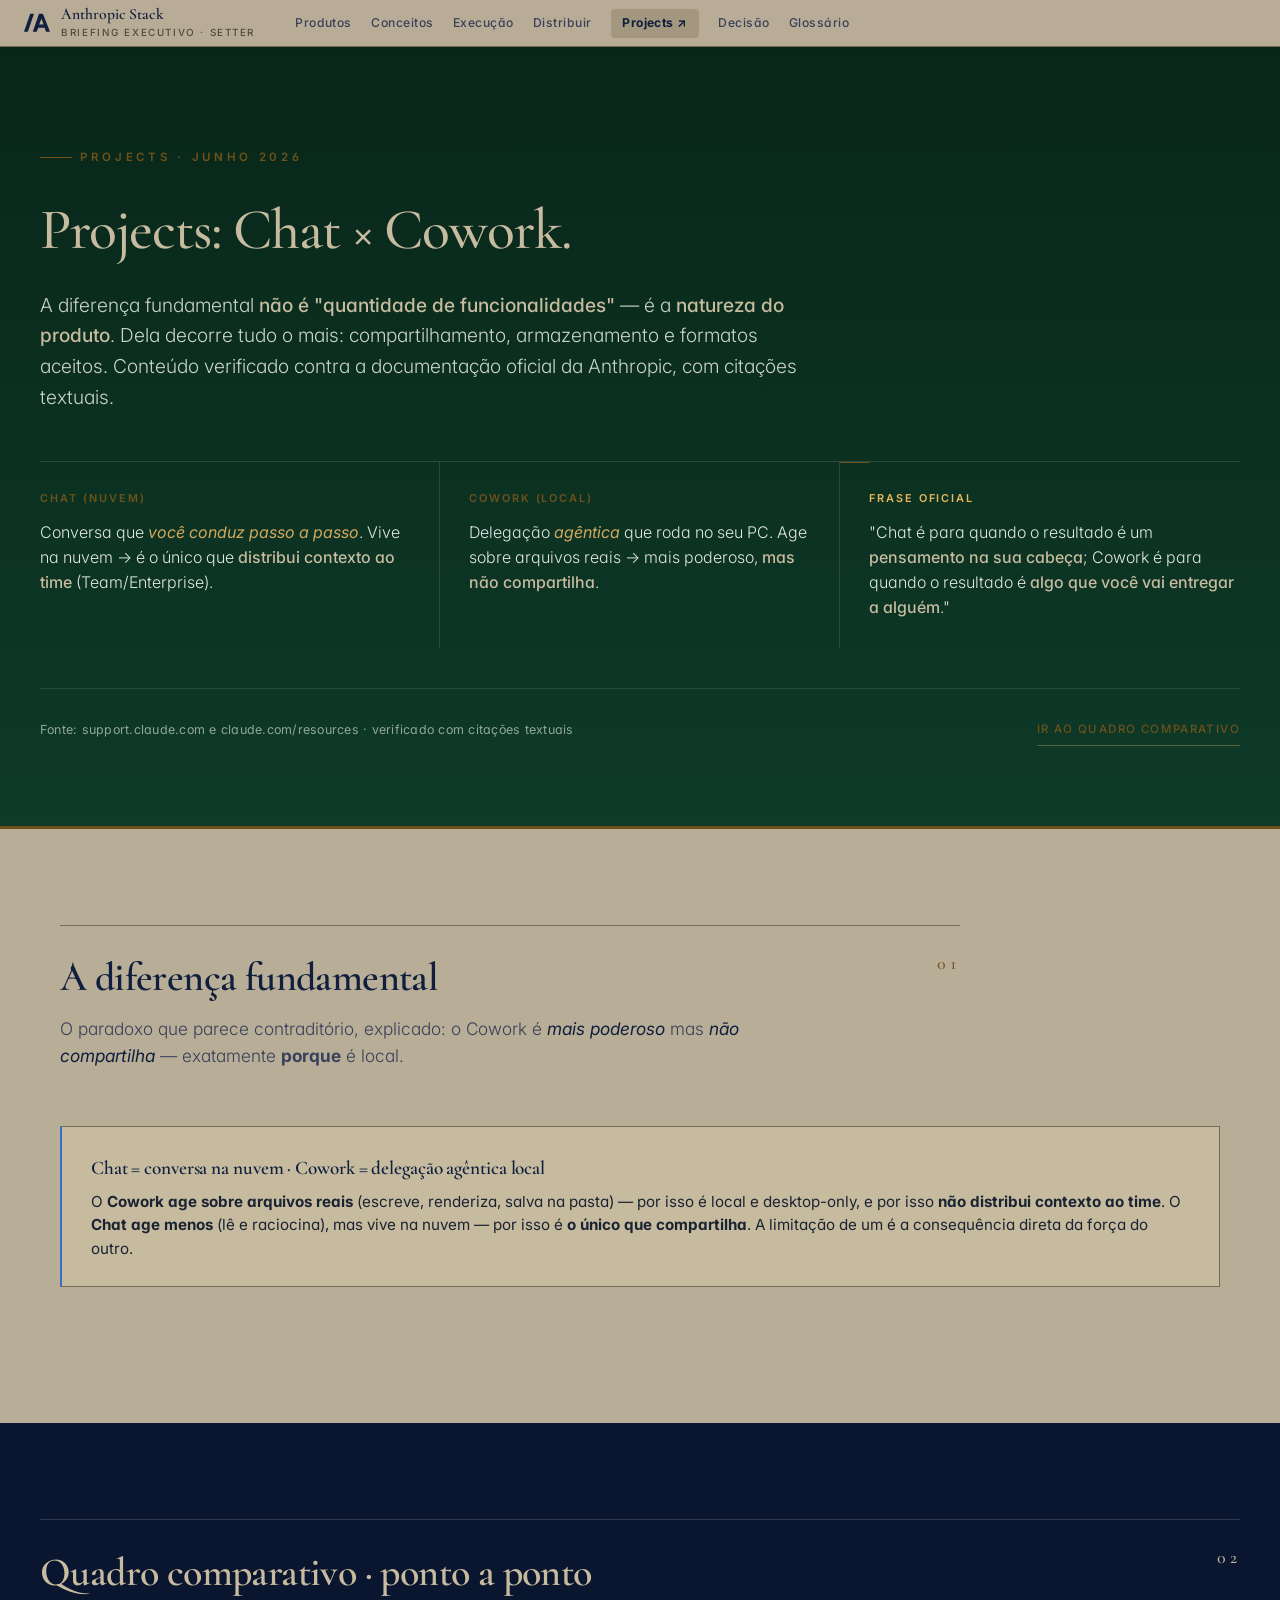
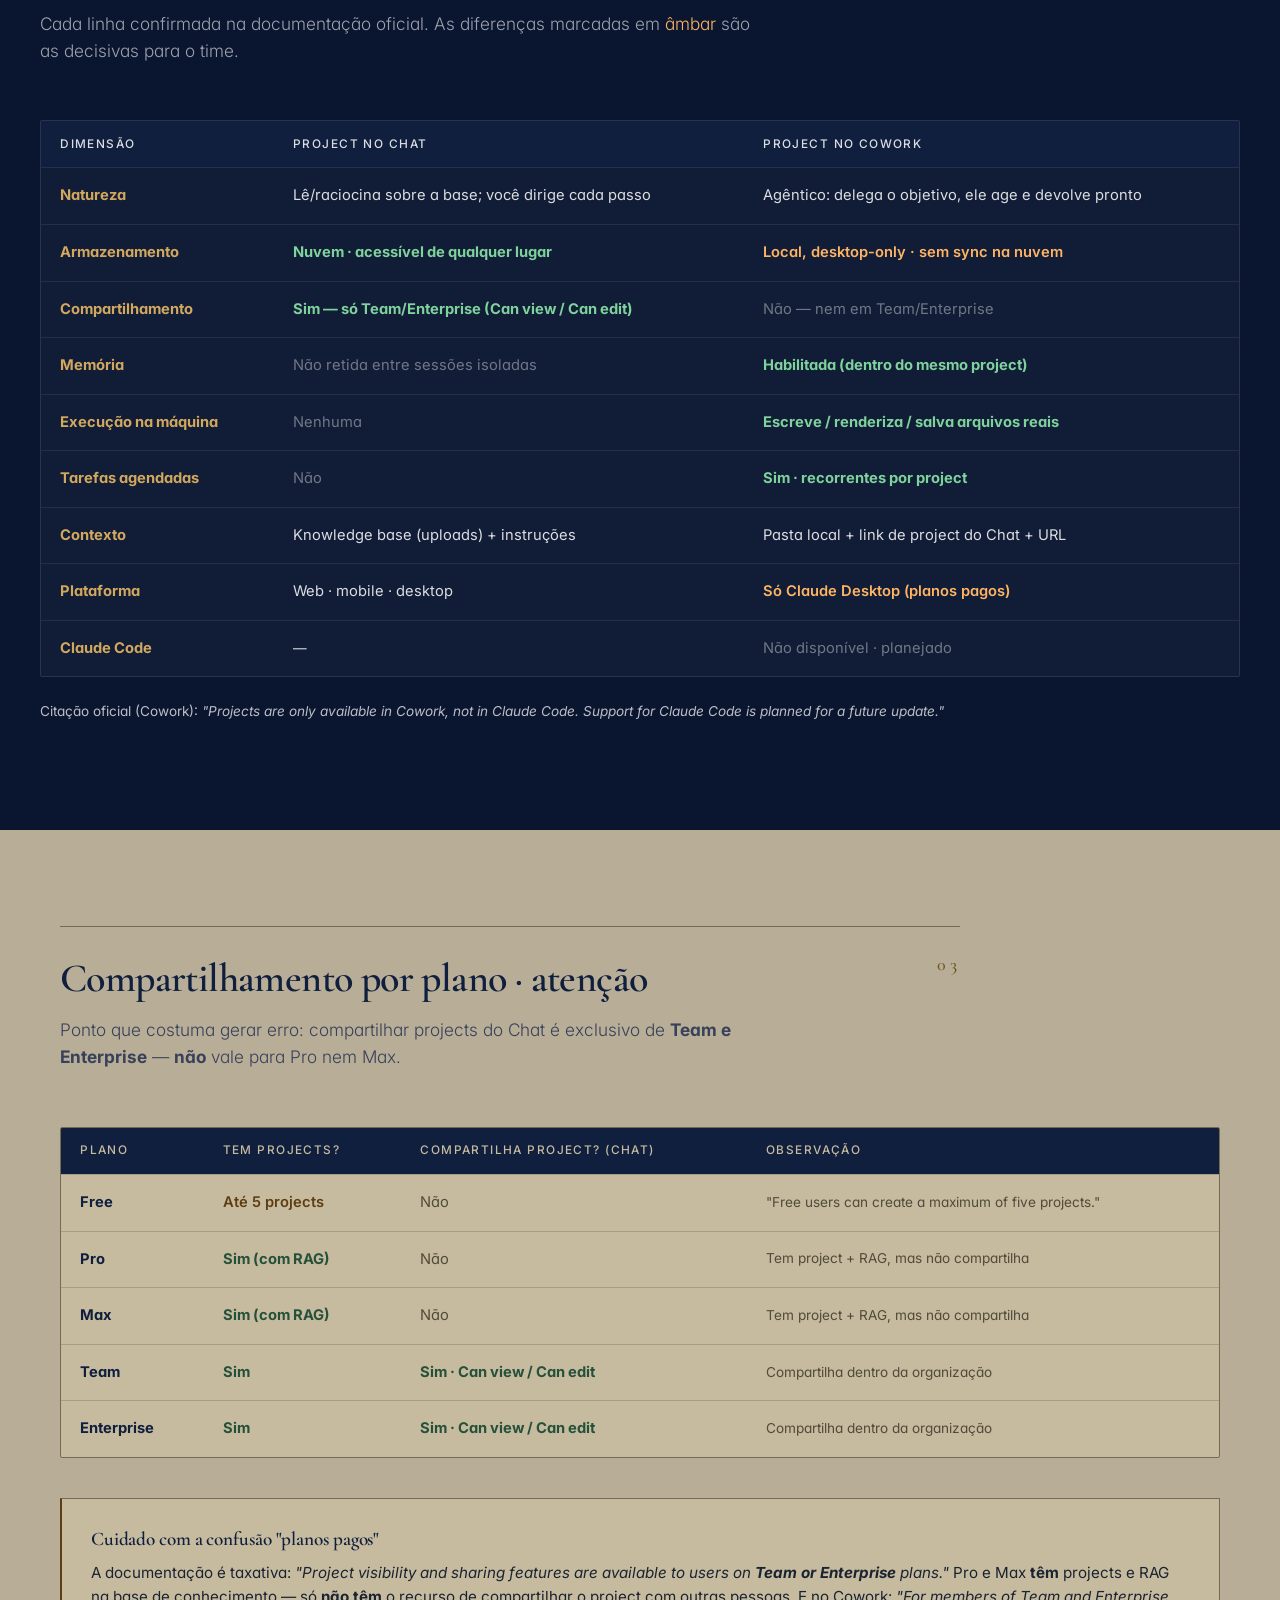
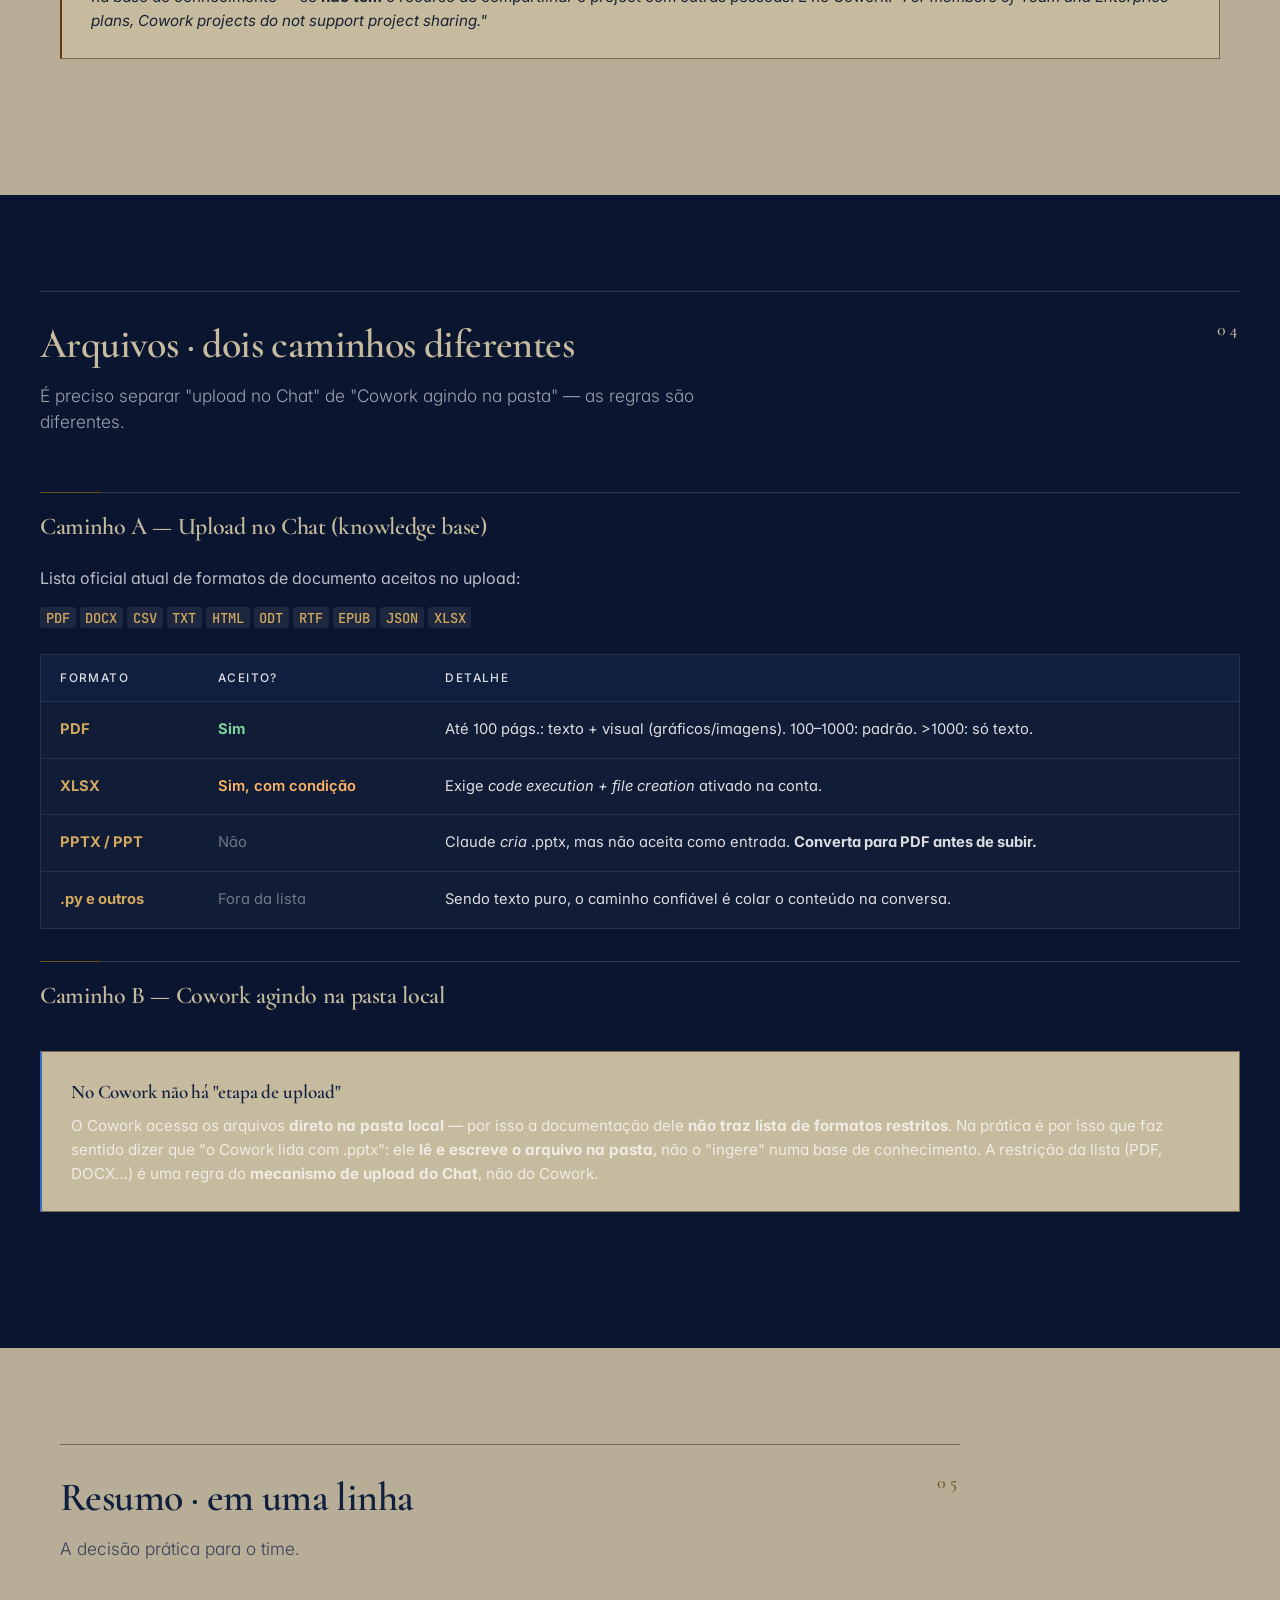
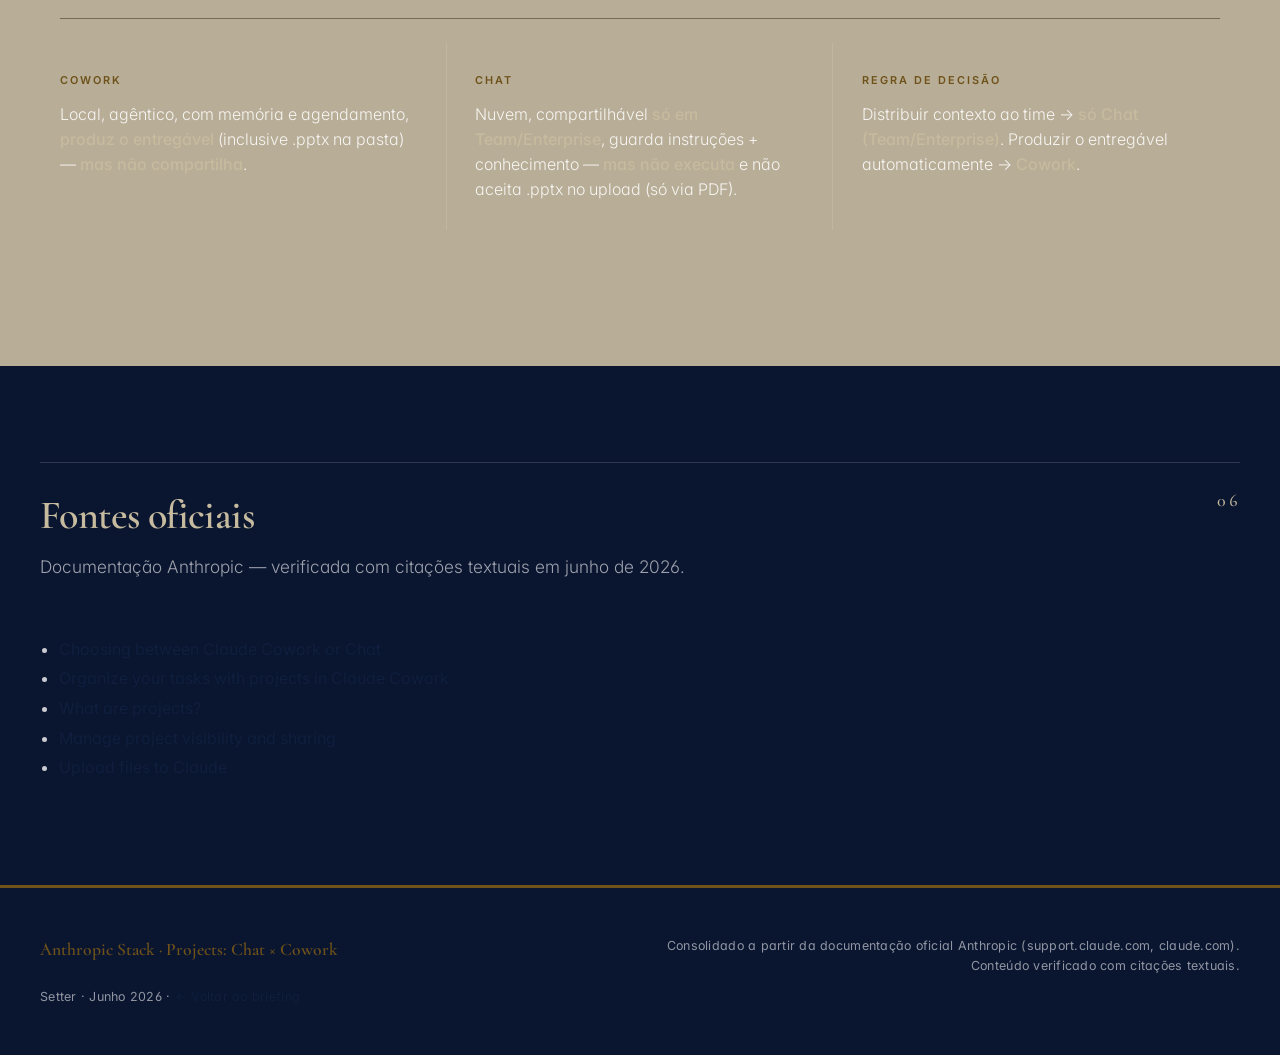
==== projects.html @ 4a54ae1c "Add files via upload" ====
<!DOCTYPE html>
<html lang="pt-BR">
<head>
<meta charset="UTF-8" />
<meta name="viewport" content="width=device-width, initial-scale=1.0" />
<title>Projects · Chat × Cowork | Setter Investimentos</title>
<link rel="preconnect" href="https://fonts.googleapis.com">
<link rel="preconnect" href="https://fonts.gstatic.com" crossorigin>
<link href="https://fonts.googleapis.com/css2?family=Cormorant+Garamond:wght@500;600;700&family=Inter:wght@300;400;500;600;700&family=JetBrains+Mono:wght@400;500&display=swap" rel="stylesheet">
<link rel="stylesheet" href="styles.css" />
</head>
<body>

<!-- ============ HEADER / NAV ============ -->
<header class="topbar">
  <a class="brand" href="index.html" style="text-decoration:none;">
    <div class="logo-mark" aria-label="Anthropic">
      <svg viewBox="0 0 24 24" xmlns="http://www.w3.org/2000/svg" fill="currentColor" aria-hidden="true">
        <path d="M13.827 3.52h3.603L24 20h-3.603l-1.397-3.546h-5.892L11.711 20H8.108L13.827 3.52zM18.176 13.46l-2.078-5.298-2.078 5.298h4.156zM0 20l5.719-16.48h3.522L3.522 20H0z"/>
      </svg>
    </div>
    <div class="brand-text">
      <div class="brand-title">Anthropic Stack</div>
      <div class="brand-sub">Briefing Executivo · Setter</div>
    </div>
  </a>
  <nav class="topnav">
    <a href="index.html#overview">Produtos</a>
    <a href="index.html#concepts">Conceitos</a>
    <a href="index.html#environments">Execução</a>
    <a href="index.html#sharing">Distribuir</a>
    <a href="projects.html" class="nav-projects">Projects ↗</a>
    <a href="index.html#decision">Decisão</a>
    <a href="index.html#glossary">Glossário</a>
  </nav>
</header>

<!-- ============ HERO ============ -->
<section class="hero">
  <div class="hero-inner">
    <div class="hero-tag">Projects · Junho 2026</div>
    <h1>Projects: Chat × Cowork.</h1>
    <p class="hero-lead">
      A diferença fundamental <strong>não é "quantidade de funcionalidades"</strong> — é a <strong>natureza do produto</strong>. Dela decorre tudo o mais: compartilhamento, armazenamento e formatos aceitos. Conteúdo verificado contra a documentação oficial da Anthropic, com citações textuais.
    </p>
    <div class="hero-cards">
      <div class="hero-card">
        <div class="hc-label">Chat (nuvem)</div>
        <div class="hc-text">Conversa que <em>você conduz passo a passo</em>. Vive na nuvem → é o único que <strong>distribui contexto ao time</strong> (Team/Enterprise).</div>
      </div>
      <div class="hero-card">
        <div class="hc-label">Cowork (local)</div>
        <div class="hc-text">Delegação <em>agêntica</em> que roda no seu PC. Age sobre arquivos reais → mais poderoso, <strong>mas não compartilha</strong>.</div>
      </div>
      <div class="hero-card warn">
        <div class="hc-label">Frase oficial</div>
        <div class="hc-text">"Chat é para quando o resultado é um <strong>pensamento na sua cabeça</strong>; Cowork é para quando o resultado é <strong>algo que você vai entregar a alguém</strong>."</div>
      </div>
    </div>
    <div class="hero-meta">
      <span>Fonte: support.claude.com e claude.com/resources · verificado com citações textuais</span>
      <a href="#quadro" class="hero-cta">Ir ao quadro comparativo</a>
    </div>
  </div>
</section>

<!-- ============ 01 — DIFERENÇA FUNDAMENTAL ============ -->
<section id="fundamental" class="section">
  <div class="section-head">
    <span class="section-num">01</span>
    <h2>A diferença fundamental</h2>
    <p class="section-sub">O paradoxo que parece contraditório, explicado: o Cowork é <em>mais poderoso</em> mas <em>não compartilha</em> — exatamente <strong>porque</strong> é local.</p>
  </div>

  <div class="callout callout-info">
    <div class="callout-title">Chat = conversa na nuvem · Cowork = delegação agêntica local</div>
    <p>O <strong>Cowork age sobre arquivos reais</strong> (escreve, renderiza, salva na pasta) — por isso é local e desktop-only, e por isso <strong>não distribui contexto ao time</strong>. O <strong>Chat age menos</strong> (lê e raciocina), mas vive na nuvem — por isso é <strong>o único que compartilha</strong>. A limitação de um é a consequência direta da força do outro.</p>
  </div>
</section>

<!-- ============ 02 — QUADRO COMPARATIVO ============ -->
<section id="quadro" class="section dark">
  <div class="section-head">
    <span class="section-num">02</span>
    <h2>Quadro comparativo · ponto a ponto</h2>
    <p class="section-sub">Cada linha confirmada na documentação oficial. As diferenças marcadas em <span style="color:#ffb464;">âmbar</span> são as decisivas para o time.</p>
  </div>

  <table class="comp-table">
    <thead>
      <tr>
        <th>Dimensão</th>
        <th>Project no Chat</th>
        <th>Project no Cowork</th>
      </tr>
    </thead>
    <tbody>
      <tr>
        <td><strong>Natureza</strong></td>
        <td>Lê/raciocina sobre a base; você dirige cada passo</td>
        <td>Agêntico: delega o objetivo, ele age e devolve pronto</td>
      </tr>
      <tr>
        <td><strong>Armazenamento</strong></td>
        <td class="yes">Nuvem · acessível de qualquer lugar</td>
        <td class="warn">Local, desktop-only · sem sync na nuvem</td>
      </tr>
      <tr>
        <td><strong>Compartilhamento</strong></td>
        <td class="yes">Sim — só Team/Enterprise (Can view / Can edit)</td>
        <td class="no">Não — nem em Team/Enterprise</td>
      </tr>
      <tr>
        <td><strong>Memória</strong></td>
        <td class="no">Não retida entre sessões isoladas</td>
        <td class="yes">Habilitada (dentro do mesmo project)</td>
      </tr>
      <tr>
        <td><strong>Execução na máquina</strong></td>
        <td class="no">Nenhuma</td>
        <td class="yes">Escreve / renderiza / salva arquivos reais</td>
      </tr>
      <tr>
        <td><strong>Tarefas agendadas</strong></td>
        <td class="no">Não</td>
        <td class="yes">Sim · recorrentes por project</td>
      </tr>
      <tr>
        <td><strong>Contexto</strong></td>
        <td>Knowledge base (uploads) + instruções</td>
        <td>Pasta local + link de project do Chat + URL</td>
      </tr>
      <tr>
        <td><strong>Plataforma</strong></td>
        <td>Web · mobile · desktop</td>
        <td class="warn">Só Claude Desktop (planos pagos)</td>
      </tr>
      <tr>
        <td><strong>Claude Code</strong></td>
        <td class="muted">—</td>
        <td class="no">Não disponível · planejado</td>
      </tr>
    </tbody>
  </table>

  <p class="muted" style="margin-top:1rem;font-size:0.85rem;">Citação oficial (Cowork): <em>"Projects are only available in Cowork, not in Claude Code. Support for Claude Code is planned for a future update."</em></p>
</section>

<!-- ============ 03 — COMPARTILHAMENTO POR PLANO ============ -->
<section id="planos" class="section">
  <div class="section-head">
    <span class="section-num">03</span>
    <h2>Compartilhamento por plano · atenção</h2>
    <p class="section-sub">Ponto que costuma gerar erro: compartilhar projects do Chat é exclusivo de <strong>Team e Enterprise</strong> — <strong>não</strong> vale para Pro nem Max.</p>
  </div>

  <table class="comp-table">
    <thead>
      <tr>
        <th>Plano</th>
        <th>Tem projects?</th>
        <th>Compartilha project? (Chat)</th>
        <th>Observação</th>
      </tr>
    </thead>
    <tbody>
      <tr>
        <td><strong>Free</strong></td>
        <td class="warn">Até 5 projects</td>
        <td class="no">Não</td>
        <td class="muted">"Free users can create a maximum of five projects."</td>
      </tr>
      <tr>
        <td><strong>Pro</strong></td>
        <td class="yes">Sim (com RAG)</td>
        <td class="no">Não</td>
        <td class="muted">Tem project + RAG, mas não compartilha</td>
      </tr>
      <tr>
        <td><strong>Max</strong></td>
        <td class="yes">Sim (com RAG)</td>
        <td class="no">Não</td>
        <td class="muted">Tem project + RAG, mas não compartilha</td>
      </tr>
      <tr>
        <td><strong>Team</strong></td>
        <td class="yes">Sim</td>
        <td class="yes">Sim · Can view / Can edit</td>
        <td class="muted">Compartilha dentro da organização</td>
      </tr>
      <tr>
        <td><strong>Enterprise</strong></td>
        <td class="yes">Sim</td>
        <td class="yes">Sim · Can view / Can edit</td>
        <td class="muted">Compartilha dentro da organização</td>
      </tr>
    </tbody>
  </table>

  <div class="callout callout-warn">
    <div class="callout-title">Cuidado com a confusão "planos pagos"</div>
    <p>A documentação é taxativa: <em>"Project visibility and sharing features are available to users on <strong>Team or Enterprise</strong> plans."</em> Pro e Max <strong>têm</strong> projects e RAG na base de conhecimento — só <strong>não têm</strong> o recurso de compartilhar o project com outras pessoas. E no Cowork: <em>"For members of Team and Enterprise plans, Cowork projects do not support project sharing."</em></p>
  </div>
</section>

<!-- ============ 04 — FORMATOS DE ARQUIVO ============ -->
<section id="arquivos" class="section dark">
  <div class="section-head">
    <span class="section-num">04</span>
    <h2>Arquivos · dois caminhos diferentes</h2>
    <p class="section-sub">É preciso separar "upload no Chat" de "Cowork agindo na pasta" — as regras são diferentes.</p>
  </div>

  <h3 class="sub-h3">Caminho A — Upload no Chat (knowledge base)</h3>
  <p>Lista oficial atual de formatos de documento aceitos no upload:</p>
  <p style="margin:0.8rem 0;"><code>PDF</code> <code>DOCX</code> <code>CSV</code> <code>TXT</code> <code>HTML</code> <code>ODT</code> <code>RTF</code> <code>EPUB</code> <code>JSON</code> <code>XLSX</code></p>

  <table class="comp-table">
    <thead>
      <tr>
        <th>Formato</th>
        <th>Aceito?</th>
        <th>Detalhe</th>
      </tr>
    </thead>
    <tbody>
      <tr>
        <td><strong>PDF</strong></td>
        <td class="yes">Sim</td>
        <td>Até 100 págs.: texto + visual (gráficos/imagens). 100–1000: padrão. &gt;1000: só texto.</td>
      </tr>
      <tr>
        <td><strong>XLSX</strong></td>
        <td class="warn">Sim, com condição</td>
        <td>Exige <em>code execution + file creation</em> ativado na conta.</td>
      </tr>
      <tr>
        <td><strong>PPTX / PPT</strong></td>
        <td class="no">Não</td>
        <td>Claude <em>cria</em> .pptx, mas não aceita como entrada. <strong>Converta para PDF antes de subir.</strong></td>
      </tr>
      <tr>
        <td><strong>.py e outros</strong></td>
        <td class="no">Fora da lista</td>
        <td>Sendo texto puro, o caminho confiável é colar o conteúdo na conversa.</td>
      </tr>
    </tbody>
  </table>

  <h3 class="sub-h3" style="margin-top:2rem;">Caminho B — Cowork agindo na pasta local</h3>
  <div class="callout callout-info">
    <div class="callout-title">No Cowork não há "etapa de upload"</div>
    <p>O Cowork acessa os arquivos <strong>direto na pasta local</strong> — por isso a documentação dele <strong>não traz lista de formatos restritos</strong>. Na prática é por isso que faz sentido dizer que "o Cowork lida com .pptx": ele <strong>lê e escreve o arquivo na pasta</strong>, não o "ingere" numa base de conhecimento. A restrição da lista (PDF, DOCX…) é uma regra do <strong>mecanismo de upload do Chat</strong>, não do Cowork.</p>
  </div>
</section>

<!-- ============ 05 — RESUMO / QUANDO USAR ============ -->
<section id="resumo" class="section">
  <div class="section-head">
    <span class="section-num">05</span>
    <h2>Resumo · em uma linha</h2>
    <p class="section-sub">A decisão prática para o time.</p>
  </div>

  <div class="hero-cards" style="border-top:1px solid var(--line);padding-top:1.5rem;">
    <div class="hero-card">
      <div class="hc-label">Cowork</div>
      <div class="hc-text">Local, agêntico, com memória e agendamento, <strong>produz o entregável</strong> (inclusive .pptx na pasta) — <strong>mas não compartilha</strong>.</div>
    </div>
    <div class="hero-card">
      <div class="hc-label">Chat</div>
      <div class="hc-text">Nuvem, compartilhável <strong>só em Team/Enterprise</strong>, guarda instruções + conhecimento — <strong>mas não executa</strong> e não aceita .pptx no upload (só via PDF).</div>
    </div>
    <div class="hero-card">
      <div class="hc-label">Regra de decisão</div>
      <div class="hc-text">Distribuir contexto ao time → <strong>só Chat (Team/Enterprise)</strong>. Produzir o entregável automaticamente → <strong>Cowork</strong>.</div>
    </div>
  </div>
</section>

<!-- ============ FONTES ============ -->
<section id="fontes" class="section dark">
  <div class="section-head">
    <span class="section-num">06</span>
    <h2>Fontes oficiais</h2>
    <p class="section-sub">Documentação Anthropic — verificada com citações textuais em junho de 2026.</p>
  </div>
  <ul>
    <li><a href="https://claude.com/resources/tutorials/choosing-between-claude-cowork-or-chat">Choosing between Claude Cowork or Chat</a></li>
    <li><a href="https://support.claude.com/en/articles/14116274-organize-your-tasks-with-projects-in-claude-cowork">Organize your tasks with projects in Claude Cowork</a></li>
    <li><a href="https://support.claude.com/en/articles/9517075-what-are-projects">What are projects?</a></li>
    <li><a href="https://support.claude.com/en/articles/9519189-manage-project-visibility-and-sharing">Manage project visibility and sharing</a></li>
    <li><a href="https://support.claude.com/en/articles/8241126-upload-files-to-claude">Upload files to Claude</a></li>
  </ul>
</section>

<!-- ============ FOOTER ============ -->
<footer class="footer">
  <div class="footer-left">
    <strong>Anthropic Stack · Projects: Chat × Cowork</strong><br />
    Setter · Junho 2026 · <a href="index.html">← Voltar ao briefing</a>
  </div>
  <div class="footer-right">
    Consolidado a partir da documentação oficial Anthropic (support.claude.com, claude.com). Conteúdo verificado com citações textuais.
  </div>
</footer>

<script src="script.js"></script>
</body>
</html>
---- styles.css ----
/* ============ RESET + BASE ============ */
*, *::before, *::after { box-sizing: border-box; }
html { scroll-behavior: smooth; }
body {
  margin: 0;
  font-family: "Inter", -apple-system, BlinkMacSystemFont, "Segoe UI", Roboto, sans-serif;
  color: #1a2332;
  background: #b8ad96;
  line-height: 1.6;
  font-weight: 400;
  -webkit-font-smoothing: antialiased;
  text-rendering: optimizeLegibility;
  font-feature-settings: "ss01", "cv01", "cv11";
}

:root {
  --navy: #0f1f3d;
  --navy-deep: #0a1530;
  --navy-soft: #1a2c4e;
  --gold: #6e521a;           /* bronze profundo · accents em fundos claros */
  --gold-soft: #d2a85f;       /* gold claro · para fundos navy */
  --ink: #1a2332;
  --ink-soft: #38415a;
  --ink-mute: #524a3b;
  --paper: #b8ad96;          /* page bg · argila funda */
  --paper-soft: #a3987f;     /* paper mais escuro · destaque */
  --line: #756b54;           /* linha grossa visível */
  --line-soft: #a89e85;
  --white: #c6bb9f;          /* card surface · argila clara */
  --green: #25503a;
  --amber: #5e3d12;
  --red: #7a2422;
  --green-bg: #aab8a0;
  --amber-bg: #c0a874;
  --red-bg: #ba9d97;
}

h1, h2, h3 {
  color: var(--navy);
  margin: 0;
  font-family: "Cormorant Garamond", Georgia, "Times New Roman", serif;
  font-weight: 600;
  letter-spacing: -0.015em;
}
h4 {
  color: var(--navy);
  margin: 0;
  font-family: "Inter", sans-serif;
  font-weight: 600;
  letter-spacing: 0;
  font-size: 1rem;
}
h1 { font-size: 3.2rem; line-height: 1.1; font-weight: 600; }
h2 { font-size: 2.4rem; line-height: 1.15; font-weight: 600; }
h3 { font-size: 1.55rem; line-height: 1.25; font-weight: 600; }
p { margin: 0.65rem 0; color: var(--ink-soft); }
code {
  font-family: "JetBrains Mono", "SF Mono", Menlo, Consolas, monospace;
  background: var(--paper-soft);
  padding: 0.12em 0.42em;
  border-radius: 3px;
  font-size: 0.86em;
  color: var(--navy);
  font-weight: 500;
}
a { color: var(--navy); text-decoration: none; }
a:hover { color: var(--gold); }
ul { margin: 0.5rem 0; padding-left: 1.2rem; }
ul li { margin: 0.25rem 0; color: var(--ink-soft); }
ol { margin: 0.5rem 0; padding-left: 1.4rem; }
ol li { margin: 0.3rem 0; color: var(--ink-soft); }

/* ============ TOPBAR ============ */
.topbar {
  position: sticky;
  top: 0;
  z-index: 100;
  background: rgba(184, 173, 150, 0.94);
  backdrop-filter: blur(10px);
  border-bottom: 1px solid var(--line);
  display: flex;
  align-items: center;
  justify-content: flex-start;
  padding: 0.35rem 1.5rem;
  gap: 2.5rem;
}
.brand { display: flex; align-items: center; gap: 0.7rem; flex-shrink: 0; }
.logo-mark {
  width: 26px; height: 26px;
  background: transparent;
  color: var(--navy);
  display: flex; align-items: center; justify-content: center;
  border-radius: 0;
  padding: 0;
}
.logo-mark svg {
  width: 100%;
  height: 100%;
  display: block;
}
.brand-title {
  font-family: "Cormorant Garamond", Georgia, serif;
  font-weight: 600;
  color: var(--navy);
  font-size: 0.98rem;
  letter-spacing: -0.005em;
  line-height: 1.1;
}
.brand-sub {
  font-size: 0.62rem;
  color: var(--ink-mute);
  letter-spacing: 0.16em;
  text-transform: uppercase;
  font-weight: 500;
  margin-top: 0.12rem;
}
.topnav { display: flex; gap: 1.2rem; flex-wrap: wrap; align-items: center; }
.topnav a {
  font-size: 0.76rem;
  color: var(--ink-soft);
  font-weight: 500;
  padding: 0.3rem 0;
  border-bottom: 1px solid transparent;
  transition: color 0.2s, border-color 0.2s;
  letter-spacing: 0.04em;
}
.topnav a:hover { color: var(--navy); border-bottom-color: var(--gold); }
.topnav a.nav-projects {
  color: var(--navy);
  font-weight: 700;
  background: var(--paper-soft);
  padding: 0.3rem 0.7rem;
  border-radius: 4px;
  border-bottom: none;
}
.topnav a.nav-projects:hover { background: var(--gold-soft); color: var(--navy-deep); }

/* ============ HERO ============ */
.hero {
  background: linear-gradient(180deg, #082619 0%, #0e3a28 100%);
  color: var(--white);
  padding: 6rem 2.5rem 5rem;
  position: relative;
  overflow: hidden;
  border-bottom: 3px solid var(--gold);
}
.hero::before {
  content: "";
  position: absolute;
  top: 0; right: 0; bottom: 0;
  width: 1px;
  background: linear-gradient(to bottom, transparent 0%, rgba(201,164,92,0.3) 50%, transparent 100%);
  display: none;
}
.hero-inner { max-width: 1240px; margin: 0 auto; position: relative; z-index: 1; }
.hero-tag {
  display: inline-block;
  color: var(--gold);
  padding: 0;
  border: none;
  background: transparent;
  font-size: 0.72rem;
  letter-spacing: 0.32em;
  font-weight: 600;
  text-transform: uppercase;
  margin-bottom: 2rem;
  font-family: "Inter", sans-serif;
  position: relative;
  padding-left: 2.5rem;
}
.hero-tag::before {
  content: "";
  position: absolute;
  left: 0; top: 50%;
  width: 2rem;
  height: 1px;
  background: var(--gold);
}
.hero h1 {
  color: var(--white);
  max-width: 920px;
  font-size: 3.6rem;
  line-height: 1.08;
  font-weight: 500;
  letter-spacing: -0.02em;
}
.hero-lead {
  font-size: 1.2rem;
  color: rgba(255,255,255,0.78);
  max-width: 760px;
  margin: 1.8rem 0 3rem;
  line-height: 1.6;
  font-weight: 300;
}
.hero-lead strong { color: var(--white); font-weight: 500; }
.hero-lead em { color: var(--gold-soft); font-style: normal; font-weight: 500; }

.hero-cards {
  display: grid;
  grid-template-columns: repeat(3, 1fr);
  gap: 0;
  margin-bottom: 2.5rem;
  border-top: 1px solid rgba(255,255,255,0.12);
}
.hero-card {
  background: transparent;
  border: none;
  border-right: 1px solid rgba(255,255,255,0.12);
  border-radius: 0;
  padding: 1.8rem 1.8rem 1.8rem 0;
  position: relative;
}
.hero-card:first-child { padding-left: 0; }
.hero-card:not(:first-child) { padding-left: 1.8rem; }
.hero-card:last-child { border-right: none; padding-right: 0; }
.hero-card.warn { background: transparent; }
.hero-card.warn::before {
  content: "";
  position: absolute;
  top: 0; left: 0;
  width: 30px;
  height: 1px;
  background: var(--gold);
}
.hero-card:first-child.warn::before { left: 0; }
.hc-label {
  font-size: 0.68rem;
  letter-spacing: 0.18em;
  text-transform: uppercase;
  color: var(--gold);
  font-weight: 600;
  margin-bottom: 0.8rem;
}
.hero-card.warn .hc-label { color: #e8b75a; }
.hc-text {
  color: rgba(255,255,255,0.88);
  font-size: 1rem;
  line-height: 1.55;
  font-weight: 300;
}
.hc-text strong { color: var(--white); font-weight: 500; }
.hc-text em { color: var(--gold-soft); font-style: italic; font-weight: 400; }

.hero-meta {
  display: flex;
  justify-content: space-between;
  align-items: center;
  font-size: 0.78rem;
  color: rgba(255,255,255,0.55);
  padding-top: 1.5rem;
  border-top: 1px solid rgba(255,255,255,0.1);
  flex-wrap: wrap;
  gap: 1rem;
  letter-spacing: 0.02em;
}
.hero-cta {
  color: var(--gold);
  font-weight: 500;
  letter-spacing: 0.12em;
  text-transform: uppercase;
  border: none;
  padding: 0.4rem 0;
  border-radius: 0;
  font-size: 0.72rem;
  border-bottom: 1px solid rgba(201,164,92,0.4);
  transition: border-color 0.2s, color 0.2s;
}
.hero-cta:hover { border-bottom-color: var(--gold); color: var(--gold-soft); }

/* ============ SECTIONS ============ */
.section {
  padding: 6rem 2.5rem;
  max-width: 1240px;
  margin: 0 auto;
}
.section.dark {
  max-width: none;
  background: var(--navy-deep);
  color: rgba(255,255,255,0.88);
  margin: 0;
}
.section.dark > .section-head h2,
.section.dark > .section-head .section-num,
.section.dark h3, .section.dark h4 { color: var(--white); }
.section.dark p { color: rgba(255,255,255,0.72); }
.section.dark .section-sub { color: rgba(255,255,255,0.6); }
.section.dark > * { max-width: 1240px; margin-left: auto; margin-right: auto; }
.section.dark code { background: rgba(255,255,255,0.08); color: var(--gold-soft); }
.section.dark ul li { color: rgba(255,255,255,0.78); }
.section.dark ol li { color: rgba(255,255,255,0.78); }

.section-head {
  position: relative;
  margin-bottom: 3.5rem;
  max-width: 900px;
  padding-top: 1.2rem;
  border-top: 1px solid var(--line);
}
.section.dark .section-head { border-top-color: rgba(255,255,255,0.15); }
.section-num {
  position: absolute;
  top: 1.5rem; right: 0;
  font-family: "Cormorant Garamond", Georgia, serif;
  font-size: 1.1rem;
  color: var(--gold);
  font-weight: 500;
  letter-spacing: 0.14em;
  font-variant-numeric: tabular-nums;
}
.section-head h2 {
  margin-top: 0.6rem;
  font-size: 2.5rem;
  max-width: 100%;
}
.section-sub {
  font-size: 1.08rem;
  color: var(--ink-soft);
  margin-top: 1rem;
  font-weight: 300;
  max-width: 720px;
  line-height: 1.55;
}
.section-sub em {
  color: var(--navy);
  font-style: italic;
  font-weight: 400;
}
.section.dark .section-sub em {
  color: var(--gold-soft);
  font-style: italic;
  font-weight: 400;
}

.sub-h3 {
  font-size: 1.5rem;
  margin: 3.5rem 0 1.5rem;
  padding-bottom: 0;
  border-bottom: none;
  display: block;
  position: relative;
  padding-top: 1.2rem;
  border-top: 1px solid var(--line);
}
.section.dark .sub-h3 {
  border-top-color: rgba(255,255,255,0.15);
  color: var(--white);
}
.sub-h3::before {
  content: "";
  position: absolute;
  top: -1px; left: 0;
  width: 60px;
  height: 1px;
  background: var(--gold);
}

/* ============ ENV GRID ============ */
.env-grid { display: grid; grid-template-columns: repeat(4, 1fr); gap: 1.5rem; }
.env-card {
  background: var(--white);
  border: 1px solid var(--line);
  border-top: 2px solid var(--navy);
  border-radius: 2px;
  padding: 2rem 1.6rem 1.6rem;
  transition: border-color 0.25s ease, box-shadow 0.25s ease;
  position: relative;
}
.env-card:hover {
  border-top-color: var(--gold);
  box-shadow: 0 8px 24px -8px rgba(15,31,61,0.12);
}
.env-chat { border-top-color: #6b7c93; }
.env-cowork { border-top-color: #b56548; }
.env-code { border-top-color: var(--navy); }
.env-projects { border-top-color: var(--gold); }
.env-mono {
  font-family: "Cormorant Garamond", Georgia, serif;
  font-size: 2.4rem;
  font-weight: 500;
  color: var(--gold);
  letter-spacing: 0.04em;
  margin-bottom: 0.4rem;
  line-height: 1;
  font-feature-settings: "lnum";
}
.env-card h3 {
  margin-bottom: 0.5rem;
  font-size: 1.45rem;
  letter-spacing: -0.01em;
}
.env-pill {
  display: inline-block;
  font-size: 0.7rem;
  background: transparent;
  color: var(--ink-mute);
  padding: 0;
  border-radius: 0;
  margin-bottom: 1rem;
  font-weight: 600;
  letter-spacing: 0.14em;
  text-transform: uppercase;
}
.env-card p { font-size: 0.94rem; line-height: 1.6; }
.env-card ul {
  list-style: none;
  padding: 0;
  margin: 1.2rem 0 0;
  border-top: 1px solid var(--line-soft);
  padding-top: 1rem;
}
.env-card ul li {
  font-size: 0.84rem;
  margin: 0.45rem 0;
  color: var(--ink-soft);
}

/* ============ ACCORDION (CONCEITOS + GLOSSÁRIO) ============ */
.accordion {
  display: flex;
  flex-direction: column;
  gap: 0;
  border-top: 1px solid rgba(255,255,255,0.15);
}
.acc-item {
  background: transparent;
  border: none;
  border-bottom: 1px solid rgba(255,255,255,0.12);
  border-radius: 0;
  overflow: hidden;
  transition: background 0.2s;
}
.acc-item[open] { background: rgba(255,255,255,0.03); }
.acc-item summary {
  padding: 1.4rem 1.4rem 1.4rem 0;
  cursor: pointer;
  display: flex;
  align-items: center;
  gap: 1.5rem;
  list-style: none;
  transition: padding-left 0.2s;
}
.acc-item summary::-webkit-details-marker { display: none; }
.acc-item summary::after {
  content: "+";
  margin-left: auto;
  color: var(--gold);
  font-size: 1.3rem;
  font-weight: 300;
  transition: transform 0.25s;
  font-family: "Cormorant Garamond", Georgia, serif;
}
.acc-item[open] summary::after { transform: rotate(45deg); }
.acc-item summary:hover { padding-left: 0.5rem; }
.acc-eyebrow {
  font-size: 0.65rem;
  letter-spacing: 0.2em;
  color: var(--gold);
  font-weight: 600;
  text-transform: uppercase;
  padding: 0;
  background: transparent;
  border: none;
  border-left: 2px solid var(--gold);
  padding-left: 0.8rem;
  border-radius: 0;
  flex-shrink: 0;
  min-width: 140px;
  text-align: left;
}
.acc-title {
  color: var(--white);
  font-family: "Cormorant Garamond", Georgia, serif;
  font-weight: 500;
  font-size: 1.25rem;
  letter-spacing: -0.005em;
}
.acc-body {
  padding: 0 1.4rem 1.3rem 1.4rem;
  border-top: 1px solid rgba(255,255,255,0.08);
  padding-top: 1rem;
}
.acc-body p { color: rgba(255,255,255,0.78); font-size: 0.94rem; }
.acc-body ul li { color: rgba(255,255,255,0.75); font-size: 0.9rem; }
.mini-warn {
  margin-top: 0.8rem;
  padding: 0.6rem 0.9rem;
  background: rgba(255,180,100,0.1);
  border-left: 3px solid #ffb464;
  font-size: 0.88rem;
  color: rgba(255,255,255,0.85) !important;
  border-radius: 3px;
}

/* ============ TABS ============ */
.exec-tabs {
  display: flex;
  gap: 0;
  border-bottom: 1px solid var(--line);
  flex-wrap: wrap;
  margin-top: 1rem;
}
.tab-btn {
  background: transparent;
  border: none;
  color: var(--ink-mute);
  padding: 1rem 1.5rem 1rem 0;
  margin-right: 2rem;
  font-size: 0.78rem;
  font-weight: 600;
  cursor: pointer;
  border-bottom: 2px solid transparent;
  margin-bottom: -1px;
  font-family: "Inter", sans-serif;
  letter-spacing: 0.1em;
  text-transform: uppercase;
  transition: color 0.2s, border-color 0.2s;
}
.tab-btn:last-child { margin-right: 0; }
.tab-btn:hover { color: var(--navy); }
.tab-btn.active { color: var(--navy); border-bottom-color: var(--gold); }
.tab-panels {
  background: var(--white);
  border: 1px solid var(--line);
  border-top: none;
  border-radius: 0;
  padding: 2.5rem;
}
.tab-panel { display: none; }
.tab-panel.active { display: block; animation: fade 0.25s ease; }
@keyframes fade { from { opacity: 0; transform: translateY(4px); } to { opacity: 1; transform: none; } }
.panel-grid { display: grid; grid-template-columns: 1.2fr 1fr; gap: 2.5rem; }
.panel-grid h4 {
  color: var(--gold);
  font-size: 0.8rem;
  letter-spacing: 0.1em;
  text-transform: uppercase;
  margin-top: 1.2rem;
}
.panel-grid h4:first-child { margin-top: 0; }

/* ============ MINI-TABLE ============ */
.mini-table {
  width: 100%;
  border-collapse: collapse;
  margin: 0.6rem 0 1rem;
}
.mini-table th, .mini-table td {
  padding: 0.5rem 0.7rem;
  font-size: 0.86rem;
  text-align: left;
  border-bottom: 1px solid var(--line-soft);
  color: var(--ink-soft);
}
.mini-table th { font-weight: 700; color: var(--navy); }
.mini-table td.good { color: var(--green); font-weight: 600; }
.mini-table td.warn { color: var(--amber); font-weight: 600; }
.mini-table td.bad { color: var(--red); font-weight: 600; }

/* ============ DIAGRAM (VirtioFS, Aninhamento) ============ */
.diagram {
  background: #06101e;
  color: #cfe1ff;
  padding: 1rem 1.2rem;
  border-radius: 6px;
  font-family: "SF Mono", Menlo, Consolas, monospace;
  font-size: 0.84rem;
  margin: 0.8rem 0;
  line-height: 1.7;
  overflow-x: auto;
}
.diagram code { background: transparent; color: inherit; padding: 0; font-size: inherit; }

/* ============ CVE CARDS ============ */
.cve-card {
  background: rgba(197, 48, 48, 0.08);
  border: 1px solid rgba(197, 48, 48, 0.25);
  border-left: 4px solid var(--red);
  padding: 0.8rem 1rem;
  border-radius: 4px;
  margin: 0.6rem 0;
}
.cve-badge {
  display: inline-block;
  background: var(--red);
  color: white;
  padding: 0.2rem 0.55rem;
  border-radius: 3px;
  font-size: 0.74rem;
  font-weight: 700;
  letter-spacing: 0.04em;
  margin-right: 0.5rem;
}
.cve-score {
  display: inline-block;
  background: rgba(197, 48, 48, 0.15);
  color: var(--red);
  padding: 0.2rem 0.55rem;
  border-radius: 3px;
  font-size: 0.74rem;
  font-weight: 700;
}
.cve-card p { font-size: 0.86rem; margin-top: 0.5rem; color: var(--ink); }

/* ============ COMP TABLE ============ */
.comp-table {
  width: 100%;
  border-collapse: separate;
  border-spacing: 0;
  margin: 1.5rem 0;
  background: var(--white);
  border-radius: 2px;
  overflow: hidden;
  border: 1px solid var(--line);
  box-shadow: none;
}
.section.dark .comp-table { background: rgba(255,255,255,0.03); box-shadow: none; border: 1px solid rgba(255,255,255,0.1); }
.comp-table th, .comp-table td {
  padding: 1rem 1.2rem;
  text-align: left;
  font-size: 0.92rem;
  border-bottom: 1px solid var(--line-soft);
}
.section.dark .comp-table th, .section.dark .comp-table td {
  border-bottom-color: rgba(255,255,255,0.08);
  color: rgba(255,255,255,0.85);
}
.comp-table thead th {
  background: var(--navy);
  color: var(--white);
  font-weight: 500;
  letter-spacing: 0.12em;
  font-size: 0.74rem;
  text-transform: uppercase;
  font-family: "Inter", sans-serif;
  padding: 0.85rem 1.2rem;
}
.comp-table tbody td:first-child { font-weight: 500; color: var(--navy); }
.section.dark .comp-table tbody td:first-child { color: var(--gold-soft); }
.comp-table tbody tr:last-child td { border-bottom: none; }
.comp-table tbody tr:hover { background: var(--paper); }
.section.dark .comp-table tbody tr:hover { background: rgba(255,255,255,0.03); }
.comp-table td.yes { color: var(--green); font-weight: 700; }
.comp-table td.no { color: var(--ink-mute); }
.comp-table td.warn { color: var(--amber); font-weight: 600; }
.comp-table td.muted { color: var(--ink-mute); font-size: 0.85rem; }
.comp-table td.good { color: var(--green); font-weight: 600; }
.comp-table td.bad { color: var(--red); font-weight: 600; }
.section.dark .comp-table td.yes { color: #7ed29c; }
.section.dark .comp-table td.warn { color: #ffb464; }
.section.dark .comp-table td.no { color: rgba(255,255,255,0.4); }

.risk-tag {
  display: inline-block;
  font-size: 0.74rem;
  font-weight: 700;
  letter-spacing: 0.06em;
  padding: 0.25rem 0.7rem;
  border-radius: 3px;
  text-transform: uppercase;
}
.risk-low { background: var(--green-bg); color: var(--green); }
.risk-medium { background: var(--amber-bg); color: var(--amber); }
.risk-high { background: var(--red-bg); color: var(--red); }

/* ============ ISOLATION GRID ============ */
.isolation-grid {
  display: grid;
  grid-template-columns: repeat(3, 1fr);
  gap: 1.5rem;
  margin: 1.5rem 0;
}
.iso-card {
  background: var(--white);
  border: 1px solid var(--line);
  border-radius: 2px;
  padding: 1.6rem 1.5rem;
  border-top: 2px solid;
  border-left: none;
}
.iso-none { border-top-color: var(--red); }
.iso-partial { border-top-color: var(--amber); }
.iso-full { border-top-color: var(--green); }
.iso-name {
  font-family: "Cormorant Garamond", Georgia, serif;
  font-weight: 600;
  color: var(--navy);
  font-size: 1.2rem;
  margin-bottom: 0.5rem;
  letter-spacing: -0.01em;
}
.iso-status {
  font-weight: 600;
  font-size: 0.7rem;
  margin-bottom: 1rem;
  letter-spacing: 0.16em;
  text-transform: uppercase;
}
.iso-none .iso-status { color: var(--red); }
.iso-partial .iso-status { color: var(--amber); }
.iso-full .iso-status { color: var(--green); }
.iso-card ul { list-style: none; padding: 0; margin: 0; }
.iso-card ul li {
  font-size: 0.88rem;
  padding: 0.5rem 0;
  border-bottom: 1px solid var(--line-soft);
  color: var(--ink-soft);
}
.iso-card ul li:last-child { border-bottom: none; }

/* ============ RISK LIST ============ */
.risk-list { list-style: none; padding: 0; }
.risk-list li {
  padding: 0.4rem 0 0.4rem 1.6rem;
  position: relative;
  font-size: 0.9rem;
}
.risk-list li::before { content: "•"; position: absolute; left: 0.5rem; color: var(--gold); font-weight: 800; }
.risk-list li.bad::before { content: "✕"; color: var(--red); }
.risk-list li.good::before { content: "✓"; color: var(--green); }

/* ============ CALLOUTS ============ */
.callout {
  margin: 2.5rem auto;
  padding: 1.6rem 1.8rem;
  border-left: 2px solid;
  border-radius: 0;
  max-width: 1240px;
  background: var(--white);
  border-top: 1px solid var(--line);
  border-right: 1px solid var(--line);
  border-bottom: 1px solid var(--line);
}
.callout-warn { border-left-color: var(--amber); }
.callout-info { border-left-color: #3a6dc4; }
.callout-danger { border-left-color: var(--red); }
.callout-title {
  font-weight: 600;
  color: var(--navy);
  margin-bottom: 0.4rem;
  font-family: "Cormorant Garamond", Georgia, serif;
  font-size: 1.2rem;
  letter-spacing: -0.005em;
}
.callout p { color: var(--ink); margin: 0.4rem 0 0; font-size: 0.95rem; line-height: 1.55; }

/* ============ BUG CARD ============ */
.bug-card {
  margin: 3rem 0;
  background: rgba(0,0,0,0.25);
  border: none;
  border-top: 2px solid #c84040;
  border-left: 1px solid rgba(255,100,100,0.2);
  border-right: 1px solid rgba(255,100,100,0.2);
  border-bottom: 1px solid rgba(255,100,100,0.2);
  border-radius: 0;
  overflow: hidden;
}
.bug-head { padding: 2rem 2rem 0.8rem; }
.bug-badge {
  display: inline-block;
  background: transparent;
  color: #ff9999;
  padding: 0;
  border-radius: 0;
  font-size: 0.68rem;
  letter-spacing: 0.22em;
  font-weight: 600;
  margin-bottom: 1rem;
  border: none;
  text-transform: uppercase;
  padding-left: 2.5rem;
  position: relative;
}
.bug-badge::before {
  content: "";
  position: absolute;
  left: 0; top: 50%;
  width: 2rem;
  height: 1px;
  background: #ff9999;
}
.bug-head h3 {
  color: var(--white);
  font-size: 1.7rem;
  font-weight: 500;
  letter-spacing: -0.015em;
}
.bug-body {
  padding: 1.5rem 2rem 2rem;
  display: grid;
  grid-template-columns: 1fr 1fr;
  gap: 3rem;
}
.bug-body h4 {
  color: #ff9999;
  font-size: 0.7rem;
  letter-spacing: 0.18em;
  text-transform: uppercase;
  font-weight: 600;
  margin-top: 1.4rem;
}
.bug-body h4:first-child { margin-top: 0; }
.bug-body p, .bug-body ul li { color: rgba(255,255,255,0.85); font-size: 0.92rem; }
.bug-body code { background: rgba(255,80,80,0.1); color: #ffb0b0; }

/* ============ MODEL ROUTING ============ */
.routing-grid { display: grid; grid-template-columns: repeat(3, 1fr); gap: 0; border-top: 1px solid rgba(255,255,255,0.15); }
.route-card {
  padding: 1.8rem 1.5rem;
  border-radius: 0;
  background: transparent;
  border: none;
  border-right: 1px solid rgba(255,255,255,0.12);
  border-top: 2px solid;
  margin-top: -1px;
}
.route-card:last-child { border-right: none; }
.route-opus { border-top-color: var(--gold); }
.route-sonnet { border-top-color: #6da7ff; }
.route-haiku { border-top-color: #7ed29c; }
.route-name {
  font-family: "Cormorant Garamond", Georgia, serif;
  font-size: 1.8rem;
  font-weight: 500;
  margin-bottom: 0.3rem;
  letter-spacing: -0.01em;
}
.route-opus .route-name { color: var(--gold); }
.route-sonnet .route-name { color: #6da7ff; }
.route-haiku .route-name { color: #7ed29c; }
.route-role {
  font-size: 0.7rem;
  color: rgba(255,255,255,0.55);
  margin-bottom: 1rem;
  font-weight: 500;
  letter-spacing: 0.16em;
  text-transform: uppercase;
}
.route-card p { font-size: 0.92rem; margin: 0; line-height: 1.55; }

.resolution-card {
  background: rgba(255,255,255,0.04);
  border: 1px solid rgba(255,255,255,0.1);
  border-radius: 8px;
  padding: 1.3rem 1.5rem;
  margin: 1.5rem 0;
}
.resolution-card h4 { color: var(--gold); font-size: 0.85rem; letter-spacing: 0.08em; text-transform: uppercase; margin-bottom: 0.8rem; }
.resolution-card ol li { color: rgba(255,255,255,0.82); font-size: 0.92rem; }

/* ============ NEST DIAGRAM ============ */
.nest-diagram {
  background: #06101e;
  border: 1px solid rgba(255,255,255,0.08);
  border-radius: 8px;
  padding: 1.4rem 1.6rem;
  font-family: "SF Mono", Menlo, Consolas, monospace;
  font-size: 0.92rem;
  line-height: 2.1;
  overflow-x: auto;
}
.nest-line { color: #cfe1ff; }
.nest-model {
  display: inline-block;
  padding: 0.15rem 0.55rem;
  border-radius: 3px;
  font-size: 0.74rem;
  font-weight: 700;
  margin-left: 0.4rem;
}
.nest-opus { background: rgba(201,164,92,0.2); color: var(--gold); }
.nest-sonnet { background: rgba(109,167,255,0.2); color: #6da7ff; }
.nest-haiku { background: rgba(126,210,156,0.2); color: #7ed29c; }

/* ============ COST CARD ============ */
.cost-card {
  margin-top: 2rem;
  background: rgba(255,255,255,0.04);
  border: 1px solid rgba(255,255,255,0.1);
  border-radius: 10px;
  padding: 1.4rem 1.6rem;
}
.cost-card h4 { color: var(--gold); font-size: 0.85rem; letter-spacing: 0.08em; text-transform: uppercase; margin-bottom: 1rem; }
.cost-bars { display: flex; flex-direction: column; gap: 0.6rem; margin-bottom: 1rem; }
.cost-bar { display: flex; align-items: center; gap: 1rem; }
.cost-label {
  width: 130px;
  font-size: 0.88rem;
  font-weight: 600;
  color: rgba(255,255,255,0.85);
  flex-shrink: 0;
}
.bar { flex: 1; background: rgba(255,255,255,0.08); border-radius: 4px; height: 26px; overflow: hidden; }
.bar-fill {
  background: linear-gradient(90deg, var(--gold-soft), var(--gold));
  color: var(--navy-deep);
  font-weight: 700;
  font-size: 0.82rem;
  padding: 0 0.7rem;
  height: 100%;
  display: flex;
  align-items: center;
  justify-content: flex-end;
}

/* ============ THREAT GRID ============ */
.threat-grid {
  display: grid;
  grid-template-columns: repeat(3, 1fr);
  gap: 1.5rem;
  margin-top: 1.5rem;
}
.threat-card {
  background: var(--white);
  border: 1px solid var(--line);
  border-radius: 2px;
  padding: 2rem 1.6rem 1.6rem;
  position: relative;
  border-top: 2px solid var(--navy);
}
.threat-num {
  position: absolute;
  top: -1.8rem; left: 1.4rem;
  width: auto; height: auto;
  background: transparent;
  color: var(--gold);
  display: block;
  border-radius: 0;
  font-family: "Cormorant Garamond", Georgia, serif;
  font-weight: 500;
  font-size: 2.8rem;
  letter-spacing: 0;
  line-height: 1;
}
.threat-card h4 { margin-top: 0.5rem; font-size: 1.2rem; letter-spacing: -0.01em; }
.threat-card p { font-size: 0.92rem; line-height: 1.6; }
.threat-evidence {
  margin-top: 1rem;
  padding: 0.9rem 1rem;
  background: var(--amber-bg);
  border-left: 3px solid var(--amber);
  font-size: 0.85rem;
  color: var(--ink);
  border-radius: 3px;
}
.threat-evidence strong { color: var(--amber); }
.threat-evidence ul { margin: 0.3rem 0 0; padding-left: 1.2rem; }
.threat-evidence ul li { font-size: 0.84rem; color: var(--ink); }
.threat-vectors {
  margin-top: 0.8rem;
  font-size: 0.86rem;
  color: var(--ink);
}
.threat-vectors strong { color: var(--navy); }
.threat-vectors ul { margin-top: 0.3rem; padding-left: 1.2rem; }
.threat-vectors ul li { font-size: 0.84rem; }

/* ============ FINANCIAL SERVICES ============ */
.fs-grid {
  display: grid;
  grid-template-columns: repeat(5, 1fr);
  gap: 0;
  margin-bottom: 2.5rem;
  border-top: 1px solid rgba(255,255,255,0.15);
  border-left: 1px solid rgba(255,255,255,0.15);
}
.fs-template {
  background: transparent;
  border-right: 1px solid rgba(255,255,255,0.15);
  border-bottom: 1px solid rgba(255,255,255,0.15);
  color: var(--gold-soft);
  padding: 1.4rem 1rem;
  border-radius: 0;
  text-align: center;
  font-weight: 500;
  font-family: "Cormorant Garamond", Georgia, serif;
  font-size: 1.1rem;
  letter-spacing: -0.005em;
}

.duo-grid {
  display: grid;
  grid-template-columns: 1fr 1fr;
  gap: 1.5rem;
  margin: 1.5rem 0;
}
.duo-card {
  background: rgba(255,255,255,0.05);
  border: 1px solid rgba(255,255,255,0.1);
  border-radius: 10px;
  padding: 1.6rem;
  position: relative;
  overflow: hidden;
}
.duo-card::before {
  content: "";
  position: absolute;
  top: 0; left: 0;
  width: 100%; height: 4px;
  background: linear-gradient(90deg, var(--navy), var(--gold));
}
.section:not(.dark) .duo-card {
  background: var(--white);
  border-color: var(--line);
}
.duo-eyebrow {
  font-size: 0.7rem;
  letter-spacing: 0.16em;
  color: var(--gold);
  font-weight: 800;
  text-transform: uppercase;
  margin-bottom: 0.4rem;
}
.duo-headline {
  font-size: 1.4rem;
  font-weight: 700;
  color: var(--white);
  margin-bottom: 0.7rem;
}
.section:not(.dark) .duo-headline { color: var(--navy); }
.duo-card p { font-size: 0.94rem; }
.duo-card ul { margin-top: 0.7rem; }

.connector-grid {
  display: flex;
  flex-wrap: wrap;
  gap: 0;
}
.conn-pill {
  background: transparent;
  border: none;
  border-right: 1px solid rgba(255,255,255,0.15);
  padding: 0.4rem 1.4rem;
  border-radius: 0;
  font-weight: 500;
  font-size: 0.94rem;
  color: rgba(255,255,255,0.92);
  font-family: "Cormorant Garamond", Georgia, serif;
  letter-spacing: -0.005em;
  font-size: 1.1rem;
}
.conn-pill:first-child { padding-left: 0; }
.conn-pill:last-child { border-right: none; }

/* ============ FLOW (Distribuir) ============ */
.flow {
  display: grid;
  grid-template-columns: 1fr auto 1fr auto 1fr auto 1fr;
  gap: 0.5rem;
  align-items: stretch;
  margin-bottom: 2.5rem;
}
.flow-step {
  background: var(--white);
  border: 1px solid var(--line);
  border-top: 2px solid var(--navy);
  border-radius: 2px;
  padding: 2rem 1.4rem 1.4rem;
  position: relative;
}
.flow-num {
  position: absolute;
  top: 0.8rem; right: 1.2rem;
  width: auto; height: auto;
  background: transparent;
  color: var(--gold);
  display: block;
  border-radius: 0;
  font-family: "Cormorant Garamond", Georgia, serif;
  font-weight: 500;
  font-size: 1.6rem;
  line-height: 1;
}
.flow-step h4 { color: var(--navy); margin-bottom: 0.6rem; font-size: 1.05rem; }
.flow-step p { font-size: 0.88rem; color: var(--ink-soft); margin: 0.4rem 0; line-height: 1.5; }
.flow-step ul { margin-top: 0.7rem; padding-left: 1.1rem; }
.flow-step ul li { font-size: 0.82rem; color: var(--ink-soft); }
.flow-arrow {
  display: flex;
  align-items: center;
  justify-content: center;
  color: var(--gold);
  font-size: 1.2rem;
  font-weight: 300;
  font-family: "Cormorant Garamond", Georgia, serif;
}

/* ============ RULES ROW ============ */
.rules-row {
  display: grid;
  grid-template-columns: repeat(3, 1fr);
  gap: 0;
  margin: 1.2rem 0 2rem;
  border-top: 1px solid var(--line);
  border-left: 1px solid var(--line);
}
.rule-pill {
  background: var(--white);
  border-right: 1px solid var(--line);
  border-bottom: 1px solid var(--line);
  padding: 1.1rem 1.3rem;
  font-weight: 500;
  font-size: 0.92rem;
  color: var(--navy);
  display: flex;
  align-items: center;
  gap: 0.9rem;
  border-radius: 0;
  box-shadow: none;
}
.rp-num {
  font-family: "Cormorant Garamond", Georgia, serif;
  font-size: 1.5rem;
  font-weight: 500;
  color: var(--gold);
  letter-spacing: 0.02em;
  line-height: 1;
  flex-shrink: 0;
}

/* ============ LONG FLOW ============ */
.long-flow {
  display: flex;
  flex-direction: column;
  align-items: center;
  gap: 0.5rem;
  margin: 1.5rem 0;
}
.lf-step {
  background: var(--white);
  border: 1px solid var(--line);
  border-left: 4px solid var(--gold);
  padding: 1rem 1.5rem;
  border-radius: 6px;
  text-align: center;
  min-width: 320px;
}
.lf-step strong { color: var(--navy); }
.lf-step span { display: block; font-size: 0.84rem; color: var(--ink-soft); margin-top: 0.2rem; }
.lf-arrow { color: var(--gold); font-size: 1.5rem; }

/* ============ SNIPPETS ============ */
.snippet {
  margin: 1.8rem 0;
  background: #06101e;
  border: 1px solid rgba(255,255,255,0.08);
  border-radius: 2px;
  overflow: hidden;
}
.snippet-label {
  background: transparent;
  color: var(--gold);
  font-size: 0.66rem;
  letter-spacing: 0.22em;
  font-weight: 600;
  padding: 0.85rem 1.4rem;
  text-transform: uppercase;
  border-bottom: 1px solid rgba(255,255,255,0.06);
}
.snippet pre {
  margin: 0;
  padding: 1.4rem 1.6rem;
  font-family: "JetBrains Mono", "SF Mono", Menlo, Consolas, monospace;
  font-size: 0.84rem;
  color: #cfe1ff;
  overflow-x: auto;
  line-height: 1.7;
  font-weight: 400;
}

/* ============ DECISION TREE ============ */
.decision-tool {
  display: grid;
  grid-template-columns: 1.1fr 1fr;
  gap: 2rem;
  margin-top: 2rem;
}
.dt-questions { display: flex; flex-direction: column; gap: 1rem; }
.dt-q {
  background: var(--white);
  border: 1px solid var(--line);
  border-left: 4px solid var(--gold);
  border-radius: 6px;
  padding: 1.1rem 1.3rem;
}
.dt-q-label {
  font-weight: 600;
  color: var(--navy);
  margin-bottom: 0.7rem;
  font-size: 0.95rem;
}
.dt-options { display: flex; gap: 0.6rem; }
.dt-options button {
  flex: 1;
  background: var(--paper);
  border: 1px solid var(--line);
  padding: 0.6rem 1rem;
  border-radius: 5px;
  font-family: inherit;
  font-size: 0.9rem;
  font-weight: 600;
  color: var(--ink);
  cursor: pointer;
  transition: all 0.15s;
}
.dt-options button:hover { border-color: var(--navy); }
.dt-options button.selected {
  background: var(--navy);
  color: var(--white);
  border-color: var(--navy);
}

.dt-result {
  background: linear-gradient(135deg, var(--navy-deep), var(--navy));
  color: var(--white);
  padding: 2rem;
  border-radius: 10px;
  position: sticky;
  top: 5rem;
  height: fit-content;
  border: 1px solid rgba(201,164,92,0.3);
}
.dt-result-empty { color: rgba(255,255,255,0.55); font-style: italic; text-align: center; padding: 2rem 0; }
.dt-result h3 { color: var(--gold); margin-bottom: 0.6rem; font-size: 0.85rem; letter-spacing: 0.12em; text-transform: uppercase; }
.dt-result .dt-rec {
  font-size: 1.35rem;
  font-weight: 700;
  color: var(--white);
  margin-bottom: 1rem;
}
.dt-result p { color: rgba(255,255,255,0.85); font-size: 0.92rem; }
.dt-result ul li { color: rgba(255,255,255,0.8); font-size: 0.88rem; }

/* ============ ROADMAP ============ */
.roadmap {
  display: grid;
  grid-template-columns: repeat(2, 1fr);
  gap: 0;
  border-top: 1px solid rgba(255,255,255,0.15);
  border-left: 1px solid rgba(255,255,255,0.15);
}
.rm-item {
  background: transparent;
  border-right: 1px solid rgba(255,255,255,0.15);
  border-bottom: 1px solid rgba(255,255,255,0.15);
  border-radius: 0;
  padding: 1.8rem 1.8rem;
  border-left: 2px solid;
  position: relative;
}
.rm-shipped { border-left-color: #7ed29c; }
.rm-pending { border-left-color: #e8a548; }
.rm-date {
  font-size: 0.68rem;
  font-weight: 600;
  color: var(--gold);
  letter-spacing: 0.2em;
  text-transform: uppercase;
  margin-bottom: 0.8rem;
}
.rm-item h4 {
  color: var(--white);
  margin-bottom: 0.6rem;
  font-family: "Cormorant Garamond", Georgia, serif;
  font-weight: 500;
  font-size: 1.3rem;
  letter-spacing: -0.005em;
}
.rm-item p { font-size: 0.9rem; color: rgba(255,255,255,0.72); margin: 0; line-height: 1.55; }

/* ============ DECISIONS LIST (TL;DR) ============ */
.decisions-list {
  display: flex;
  flex-direction: column;
  gap: 0.7rem;
}
.decision-item {
  background: var(--white);
  border: 1px solid var(--line);
  border-radius: 2px;
  overflow: hidden;
  transition: border-color 0.2s, box-shadow 0.2s;
}
.decision-item[open] {
  border-left: 2px solid var(--gold);
  box-shadow: 0 2px 12px -4px rgba(15,31,61,0.08);
}
.decision-item summary {
  padding: 1.5rem 1.8rem;
  cursor: pointer;
  list-style: none;
  display: flex;
  align-items: center;
  gap: 1.5rem;
  transition: background 0.2s;
}
.decision-item summary::-webkit-details-marker { display: none; }
.decision-item summary:hover { background: var(--paper); }
.dec-num {
  font-family: "Cormorant Garamond", Georgia, serif;
  font-size: 2rem;
  font-weight: 500;
  color: var(--gold);
  letter-spacing: 0.02em;
  font-variant-numeric: lining-nums;
  flex-shrink: 0;
  width: 52px;
  line-height: 1;
}
.dec-content { flex: 1; }
.dec-question {
  font-size: 0.72rem;
  letter-spacing: 0.16em;
  text-transform: uppercase;
  color: var(--ink-mute);
  font-weight: 600;
  margin-bottom: 0.5rem;
}
.dec-answer {
  font-family: "Cormorant Garamond", Georgia, serif;
  font-size: 1.4rem;
  font-weight: 500;
  color: var(--navy);
  line-height: 1.3;
  letter-spacing: -0.01em;
}
.dec-answer strong { color: var(--gold); font-weight: 600; }
.dec-toggle {
  color: var(--gold);
  font-size: 1.6rem;
  font-weight: 300;
  width: 28px;
  text-align: center;
  flex-shrink: 0;
  transition: transform 0.2s;
}
.decision-item[open] .dec-toggle { transform: rotate(45deg); }
.dec-detail {
  padding: 0 1.5rem 1.5rem 4.2rem;
  display: grid;
  grid-template-columns: 1fr 1fr;
  gap: 2rem;
  border-top: 1px solid var(--line-soft);
  padding-top: 1.2rem;
  margin-top: 0.2rem;
}
.dec-col h5 {
  font-size: 0.74rem;
  letter-spacing: 0.1em;
  text-transform: uppercase;
  color: var(--gold);
  font-weight: 700;
  margin: 0 0 0.6rem 0;
}
.dec-col ul {
  margin: 0;
  padding-left: 1.2rem;
}
.dec-col ul li {
  font-size: 0.9rem;
  margin: 0.35rem 0;
  color: var(--ink-soft);
}
.dec-col ul li strong { color: var(--navy); }

.dec-fullrow {
  grid-column: 1 / -1;
  margin-top: 0.5rem;
  padding-top: 1rem;
  border-top: 1px dashed var(--line);
}
.dec-fullrow h5 {
  font-size: 0.74rem;
  letter-spacing: 0.1em;
  text-transform: uppercase;
  color: var(--gold);
  font-weight: 700;
  margin: 0 0 0.6rem 0;
}
.compact-mini { margin: 0; }
.compact-mini th { font-size: 0.78rem; padding: 0.4rem 0.6rem; }
.compact-mini td { font-size: 0.84rem; padding: 0.45rem 0.6rem; }
.compact-mini td.good { color: var(--green); font-weight: 700; }
.compact-mini td.muted { color: var(--ink-mute); }

.dec-quote {
  margin-top: 0.9rem;
  padding: 0.7rem 1rem;
  background: var(--paper-soft);
  border-left: 3px solid var(--gold);
  font-style: italic;
  color: var(--ink);
  font-size: 0.9rem;
  border-radius: 3px;
}

.cost-unit {
  font-size: 0.82rem;
  color: rgba(255,255,255,0.6);
  margin: 0 0 0.8rem 0 !important;
  font-style: italic;
  letter-spacing: 0.02em;
}

/* ============ THREAT BULLETS ============ */
.threat-bullets {
  list-style: none;
  padding: 0;
  margin: 0.5rem 0 1rem;
}
.threat-bullets li {
  padding: 0.3rem 0 0.3rem 1.4rem;
  position: relative;
  font-size: 0.92rem;
  color: var(--ink-soft);
}
.threat-bullets li::before {
  content: "›";
  position: absolute;
  left: 0.4rem;
  color: var(--gold);
  font-weight: 800;
}
.threat-bullets li strong { color: var(--navy); }

/* ============ GLOSSARY ============ */
.glossary-grid {
  display: grid;
  grid-template-columns: repeat(2, 1fr);
  gap: 0;
  border-top: 1px solid rgba(255,255,255,0.15);
  border-left: 1px solid rgba(255,255,255,0.15);
}
.gloss-item {
  background: transparent;
  border-right: 1px solid rgba(255,255,255,0.15);
  border-bottom: 1px solid rgba(255,255,255,0.15);
  border-radius: 0;
  overflow: hidden;
  transition: background 0.2s;
}
.gloss-item[open] { background: rgba(255,255,255,0.03); }
.gloss-item summary {
  padding: 1.1rem 1.4rem;
  cursor: pointer;
  list-style: none;
  font-family: "Cormorant Garamond", Georgia, serif;
  font-weight: 500;
  color: var(--white);
  display: flex;
  align-items: center;
  font-size: 1.15rem;
  letter-spacing: -0.005em;
}
.gloss-item summary::-webkit-details-marker { display: none; }
.gloss-item summary::after {
  content: "+";
  margin-left: auto;
  color: var(--gold);
  font-size: 1.2rem;
  transition: transform 0.25s;
  font-family: "Cormorant Garamond", Georgia, serif;
}
.gloss-item[open] summary::after { transform: rotate(45deg); }
.gloss-item p {
  padding: 0 1.4rem 1.3rem;
  font-size: 0.9rem;
  color: rgba(255,255,255,0.75);
  margin: 0;
  border-top: 1px solid rgba(255,255,255,0.08);
  padding-top: 1rem;
  line-height: 1.6;
}

/* ============ REFERÊNCIAS ============ */
.refs-list {
  list-style: none;
  padding: 0;
  display: grid;
  grid-template-columns: 1fr 1fr;
  gap: 0;
  border-top: 1px solid var(--line);
  border-left: 1px solid var(--line);
}
.refs-list li {
  background: var(--white);
  border-right: 1px solid var(--line);
  border-bottom: 1px solid var(--line);
  padding: 1.1rem 1.3rem;
  border-radius: 0;
  font-size: 0.92rem;
  color: var(--ink-soft);
  position: relative;
}
.refs-list li::before {
  content: "—";
  color: var(--gold);
  margin-right: 0.6rem;
  font-weight: 400;
}
.refs-list li a {
  color: var(--navy);
  font-weight: 500;
  border-bottom: 1px solid transparent;
  transition: border-color 0.2s;
}
.refs-list li a:hover { color: var(--navy); border-bottom-color: var(--gold); }

/* ============ FOOTER ============ */
.footer {
  background: var(--navy-deep);
  color: rgba(255,255,255,0.55);
  padding: 3rem 2.5rem;
  display: flex;
  justify-content: space-between;
  align-items: flex-start;
  gap: 2rem;
  font-size: 0.82rem;
  border-top: 3px solid var(--gold);
  letter-spacing: 0.02em;
  line-height: 1.6;
}
.footer strong {
  color: var(--gold);
  font-family: "Cormorant Garamond", Georgia, serif;
  font-weight: 600;
  font-size: 1.1rem;
  letter-spacing: 0;
  display: block;
  margin-bottom: 0.2rem;
}
.footer-left { font-size: 0.78rem; }
.footer-right { max-width: 600px; text-align: right; font-size: 0.78rem; }

/* ============ MCP SERVER SECTION ============ */
.lead-dark {
  font-size: 1rem;
  color: rgba(255,255,255,0.78);
  max-width: 880px;
  margin: 0 0 1.5rem;
  line-height: 1.6;
  font-weight: 300;
}
.lead-dark strong { color: var(--white); font-weight: 500; }

.mcp-grid {
  display: grid;
  grid-template-columns: repeat(3, 1fr);
  gap: 0;
  border-top: 1px solid rgba(255,255,255,0.15);
  border-left: 1px solid rgba(255,255,255,0.15);
}
.mcp-grid-8 {
  grid-template-columns: repeat(4, 1fr);
}
.mcp-card {
  padding: 1.8rem 1.6rem;
  border-right: 1px solid rgba(255,255,255,0.15);
  border-bottom: 1px solid rgba(255,255,255,0.15);
}
.mcp-card-highlight {
  background: rgba(201,164,92,0.06);
  border-top: 2px solid var(--gold-soft);
  margin-top: -1px;
}
.mcp-card-highlight .mcp-num { color: var(--gold-soft); }
.mcp-card-highlight h4 { color: var(--gold-soft); }
.mcp-num {
  font-family: "Cormorant Garamond", Georgia, serif;
  font-size: 1.8rem;
  font-weight: 500;
  color: var(--gold-soft);
  letter-spacing: 0.02em;
  line-height: 1;
  margin-bottom: 0.7rem;
}
.mcp-card h4 {
  color: var(--white);
  margin-bottom: 0.5rem;
  font-family: "Cormorant Garamond", Georgia, serif;
  font-size: 1.25rem;
  font-weight: 500;
  letter-spacing: -0.005em;
}
.mcp-card p {
  font-size: 0.9rem;
  color: rgba(255,255,255,0.74);
  margin: 0;
  line-height: 1.55;
}

.vector-grid {
  display: grid;
  grid-template-columns: repeat(3, 1fr);
  gap: 0;
  border-top: 2px solid #c84040;
  border-left: 1px solid rgba(255,100,100,0.18);
  background: rgba(0,0,0,0.18);
}
.vector-card {
  padding: 1.6rem;
  border-right: 1px solid rgba(255,100,100,0.15);
  border-bottom: 1px solid rgba(255,100,100,0.15);
}
.vector-label {
  color: #ff9999;
  font-size: 0.66rem;
  letter-spacing: 0.22em;
  text-transform: uppercase;
  font-weight: 600;
  margin-bottom: 0.8rem;
}
.vector-card p {
  font-size: 0.9rem;
  color: rgba(255,255,255,0.85);
  margin: 0;
  line-height: 1.55;
}
.vector-card p strong { color: #ffb0b0; font-weight: 500; }

.checklist-grid {
  display: grid;
  grid-template-columns: repeat(2, 1fr);
  gap: 0;
  border-top: 1px solid rgba(255,255,255,0.15);
  border-left: 1px solid rgba(255,255,255,0.15);
}
.check-item {
  padding: 1.6rem 1.8rem;
  border-right: 1px solid rgba(255,255,255,0.15);
  border-bottom: 1px solid rgba(255,255,255,0.15);
  display: flex;
  gap: 1.2rem;
  align-items: flex-start;
}
.check-num {
  font-family: "Cormorant Garamond", Georgia, serif;
  color: var(--gold-soft);
  font-size: 1.4rem;
  flex-shrink: 0;
  line-height: 1.1;
  min-width: 32px;
  letter-spacing: 0.04em;
}
.check-body { flex: 1; }
.check-item h5 {
  color: var(--white);
  font-size: 0.7rem;
  letter-spacing: 0.2em;
  text-transform: uppercase;
  font-weight: 600;
  margin: 0 0 0.7rem;
}
.check-item ul {
  padding-left: 1.1rem;
  margin: 0;
  list-style: none;
}
.check-item ul li {
  font-size: 0.86rem;
  color: rgba(255,255,255,0.78);
  margin: 0.35rem 0;
  position: relative;
  padding-left: 1rem;
}
.check-item ul li::before {
  content: "—";
  position: absolute;
  left: -0.5rem;
  color: var(--gold-soft);
  font-weight: 300;
}
.check-item ul li strong { color: var(--white); font-weight: 500; }

.simple-grid {
  display: grid;
  grid-template-columns: repeat(3, 1fr);
  gap: 0;
  border-top: 1px solid rgba(255,255,255,0.15);
  border-left: 1px solid rgba(255,255,255,0.15);
}
.simple-card {
  padding: 1.7rem 1.6rem;
  border-right: 1px solid rgba(255,255,255,0.15);
  border-bottom: 1px solid rgba(255,255,255,0.15);
}
.simple-card h4 {
  color: var(--gold-soft);
  margin-bottom: 0.7rem;
  font-family: "Cormorant Garamond", Georgia, serif;
  font-size: 1.2rem;
  font-weight: 500;
  letter-spacing: -0.005em;
}
.simple-card p {
  font-size: 0.9rem;
  color: rgba(255,255,255,0.78);
  margin: 0;
  line-height: 1.55;
}
.simple-card p strong { color: var(--white); font-weight: 500; }

.residual-grid {
  display: grid;
  grid-template-columns: repeat(3, 1fr);
  gap: 0;
  border-top: 1px solid rgba(255,255,255,0.15);
  border-left: 1px solid rgba(255,255,255,0.15);
  margin-bottom: 1rem;
}
.residual-card {
  padding: 1.6rem;
  border-right: 1px solid rgba(255,255,255,0.15);
  border-bottom: 1px solid rgba(255,255,255,0.15);
  border-top: 2px solid;
  margin-top: -1px;
}
.residual-low { border-top-color: #7ed29c; }
.residual-medium { border-top-color: #e8a548; }
.residual-prob {
  font-size: 0.66rem;
  letter-spacing: 0.22em;
  text-transform: uppercase;
  font-weight: 600;
  margin-bottom: 0.6rem;
}
.residual-low .residual-prob { color: #7ed29c; }
.residual-medium .residual-prob { color: #e8a548; }
.residual-card h4 {
  color: var(--white);
  margin-bottom: 0.5rem;
  font-family: "Cormorant Garamond", Georgia, serif;
  font-size: 1.15rem;
  font-weight: 500;
}
.residual-card p {
  font-size: 0.88rem;
  color: rgba(255,255,255,0.76);
  margin: 0;
  line-height: 1.55;
}
.residual-card p em { font-style: italic; color: var(--gold-soft); }
.residual-card p strong { color: var(--white); font-weight: 500; }

.residual-summary {
  background: rgba(126, 210, 156, 0.08);
  border-top: 1px solid rgba(126, 210, 156, 0.3);
  border-right: 1px solid rgba(126, 210, 156, 0.3);
  border-bottom: 1px solid rgba(126, 210, 156, 0.3);
  border-left: 2px solid #7ed29c;
}
.section.dark .residual-summary .callout-title { color: #7ed29c; }
.section.dark .residual-summary p { color: rgba(255,255,255,0.86); }
.section.dark .residual-summary p strong { color: var(--white); }
.section.dark .residual-summary p em { color: #b8e6cb; font-style: italic; }

.mcp-recommend {
  background: rgba(201,164,92,0.06);
  border-top: 1px solid rgba(201,164,92,0.3);
  border-right: 1px solid rgba(201,164,92,0.3);
  border-bottom: 1px solid rgba(201,164,92,0.3);
  border-left: 2px solid var(--gold-soft);
}

/* ============ HOSTING INTRO ============ */
.hosting-intro {
  background: rgba(255,255,255,0.04);
  border-left: 2px solid var(--gold-soft);
  padding: 1.4rem 1.6rem;
  margin: 1.5rem 0 2rem;
  border-radius: 0;
}
.hosting-intro .lead-dark {
  margin: 0 0 0.8rem;
  font-size: 0.78rem;
  letter-spacing: 0.18em;
  text-transform: uppercase;
  color: var(--gold-soft);
  font-weight: 600;
}
.hosting-clarify {
  margin: 0;
  padding: 0;
  list-style: none;
}
.hosting-clarify li {
  padding: 0.6rem 0 0.6rem 1.4rem;
  position: relative;
  font-size: 0.94rem;
  color: rgba(255,255,255,0.82);
  line-height: 1.55;
  border-bottom: 1px solid rgba(255,255,255,0.06);
}
.hosting-clarify li:last-child { border-bottom: none; }
.hosting-clarify li::before {
  content: "—";
  position: absolute;
  left: 0;
  color: var(--gold-soft);
  font-weight: 300;
}
.hosting-clarify li strong { color: var(--white); font-weight: 500; }
.hosting-clarify li em { color: var(--gold-soft); font-style: italic; }

.scenario-analogy {
  margin: 0.4rem 0 1.2rem !important;
  padding: 0.7rem 1rem;
  background: rgba(255,255,255,0.04);
  border-left: 2px solid rgba(201,164,92,0.4);
  font-size: 0.88rem !important;
  color: rgba(255,255,255,0.7) !important;
  border-radius: 0;
}
.scenario-analogy em {
  color: var(--gold-soft);
  font-style: italic;
}

/* ============ SCENARIO CARDS ============ */
.scenario-grid {
  display: grid;
  grid-template-columns: 1fr 1fr 1fr;
  gap: 0;
  margin: 1.2rem 0 2rem;
  border-top: 1px solid rgba(255,255,255,0.15);
  border-left: 1px solid rgba(255,255,255,0.15);
}
.scenario-grid-2 { grid-template-columns: 1fr 1fr; }
.scenario-dl {
  margin: 0.8rem 0 0;
  padding: 0;
}
.scenario-dl dt {
  font-size: 0.66rem;
  letter-spacing: 0.18em;
  text-transform: uppercase;
  font-weight: 600;
  color: var(--gold-soft);
  margin-top: 1rem;
}
.scenario-dl dt:first-child { margin-top: 0; }
.scenario-dl dd {
  margin: 0.4rem 0 0;
  font-size: 0.92rem;
  color: rgba(255,255,255,0.82);
  line-height: 1.55;
}
.scenario-dl dd strong { color: var(--white); font-weight: 500; }
.scenario-dl dd em { color: var(--gold-soft); font-style: italic; }
.scenario-dl dd code {
  background: rgba(255,255,255,0.08);
  color: var(--gold-soft);
  padding: 0.1em 0.4em;
  border-radius: 3px;
  font-size: 0.86em;
}

.anti-pattern {
  background: rgba(232, 165, 72, 0.06);
  border-top: 1px solid rgba(232, 165, 72, 0.3);
  border-right: 1px solid rgba(232, 165, 72, 0.3);
  border-bottom: 1px solid rgba(232, 165, 72, 0.3);
  border-left: 2px solid #e8a548;
}
.section.dark .anti-pattern .callout-title { color: #e8a548; }
.section.dark .anti-pattern p { color: rgba(255,255,255,0.86); }
.section.dark .anti-pattern p strong { color: var(--white); font-weight: 500; }
.section.dark .anti-pattern p em { color: #e8a548; font-style: italic; }
.scenario-card {
  padding: 1.6rem;
  border-right: 1px solid rgba(255,255,255,0.15);
  border-bottom: 1px solid rgba(255,255,255,0.15);
  border-top: 2px solid;
  margin-top: -1px;
}
.scenario-good { border-top-color: #7ed29c; }
.scenario-medium { border-top-color: #e8a548; }
.scenario-bad { border-top-color: #c84040; }
.scenario-label {
  font-size: 0.66rem;
  letter-spacing: 0.22em;
  text-transform: uppercase;
  font-weight: 600;
  margin-bottom: 0.7rem;
}
.scenario-good .scenario-label { color: #7ed29c; }
.scenario-medium .scenario-label { color: #e8a548; }
.scenario-bad .scenario-label { color: #ff9999; }
.scenario-card h4 {
  color: var(--white);
  font-family: "Cormorant Garamond", Georgia, serif;
  font-size: 1.25rem;
  font-weight: 500;
  letter-spacing: -0.005em;
  margin-bottom: 0.6rem;
}
.scenario-card p {
  font-size: 0.88rem;
  color: rgba(255,255,255,0.78);
  margin: 0.6rem 0;
  line-height: 1.55;
}
.scenario-card p strong { color: var(--white); font-weight: 500; }
.scenario-card p em { color: var(--gold-soft); font-style: italic; }
.scenario-card code {
  background: rgba(255,255,255,0.08);
  color: var(--gold-soft);
  padding: 0.1em 0.4em;
  border-radius: 3px;
  font-size: 0.85em;
}

.effort-h4 {
  font-size: 0.78rem;
  letter-spacing: 0.18em;
  text-transform: uppercase;
  color: var(--gold-soft);
  font-weight: 600;
  margin: 2rem 0 0.8rem;
  font-family: "Inter", sans-serif;
}
.section.dark .mcp-recommend .callout-title { color: var(--gold-soft); }
.section.dark .mcp-recommend p { color: rgba(255,255,255,0.86); }
.section.dark .mcp-recommend p strong { color: var(--white); }

/* ============ TIPOGRAFIA DE LISTAS (REFINO EXECUTIVO) ============ */
ul li, ol li {
  font-weight: 400;
  line-height: 1.6;
}
ul li strong, ol li strong { font-weight: 600; }

/* Aspas tipográficas para citações */
.dec-quote {
  font-family: "Cormorant Garamond", Georgia, serif;
  font-size: 1.05rem;
  font-weight: 500;
  font-style: italic;
  color: var(--ink);
  letter-spacing: -0.005em;
}
.dec-quote::before { content: "\201C "; color: var(--gold); font-weight: 600; }
.dec-quote::after { content: "\201D"; color: var(--gold); font-weight: 600; }

/* Selection accent */
::selection { background: var(--gold); color: var(--navy-deep); }

/* ============ RESPONSIVE ============ */
@media (max-width: 1100px) {
  .env-grid { grid-template-columns: repeat(2, 1fr); }
  .hero-cards { grid-template-columns: 1fr; }
  .hero-card { border-right: none; border-bottom: 1px solid rgba(255,255,255,0.12); padding: 1.5rem 0; }
  .hero-card:not(:first-child) { padding-left: 0; }
  .hero-card:last-child { border-bottom: none; }
  .rules-row { grid-template-columns: 1fr; }
  .fs-grid { grid-template-columns: repeat(2, 1fr); }
  .mcp-grid, .mcp-grid-8, .vector-grid, .simple-grid, .residual-grid, .scenario-grid { grid-template-columns: 1fr; }
  .checklist-grid { grid-template-columns: 1fr; }
  .duo-grid { grid-template-columns: 1fr; }
  .threat-grid { grid-template-columns: 1fr; }
  .isolation-grid { grid-template-columns: 1fr; }
  .flow { grid-template-columns: 1fr; }
  .flow-arrow { transform: rotate(90deg); padding: 0.3rem 0; }
  .dec-detail { grid-template-columns: 1fr; padding-left: 1.5rem; gap: 1.2rem; }
  .decision-item summary { flex-wrap: wrap; }
  .dec-num { width: auto; }
  .routing-grid { grid-template-columns: 1fr; }
  .roadmap { grid-template-columns: 1fr; }
  .decision-tool { grid-template-columns: 1fr; }
  .dt-result { position: static; }
  .panel-grid { grid-template-columns: 1fr; gap: 1.5rem; }
  .bug-body { grid-template-columns: 1fr; gap: 1.2rem; }
  .glossary-grid { grid-template-columns: 1fr; }
  .refs-list { grid-template-columns: 1fr; }
  .fs-grid { grid-template-columns: repeat(2, 1fr); }
  .topnav { display: none; }
  h1 { font-size: 2rem; }
  h2 { font-size: 1.55rem; }
  .section-num { position: static; display: block; margin-bottom: 0.4rem; }
  .footer { flex-direction: column; }
  .footer-right { text-align: left; }
  .acc-eyebrow { min-width: auto; }
  .acc-item summary { flex-wrap: wrap; }
}
@media (max-width: 640px) {
  .section { padding: 3.5rem 1.3rem; }
  .section.dark { padding: 3.5rem 1.3rem; }
  .hero { padding: 3.5rem 1.3rem 3rem; }
  .topbar { padding: 0.8rem 1.3rem; }
  .fs-grid { grid-template-columns: 1fr; }
  .rules-row { flex-direction: column; }
  .rule-pill { width: 100%; }
}
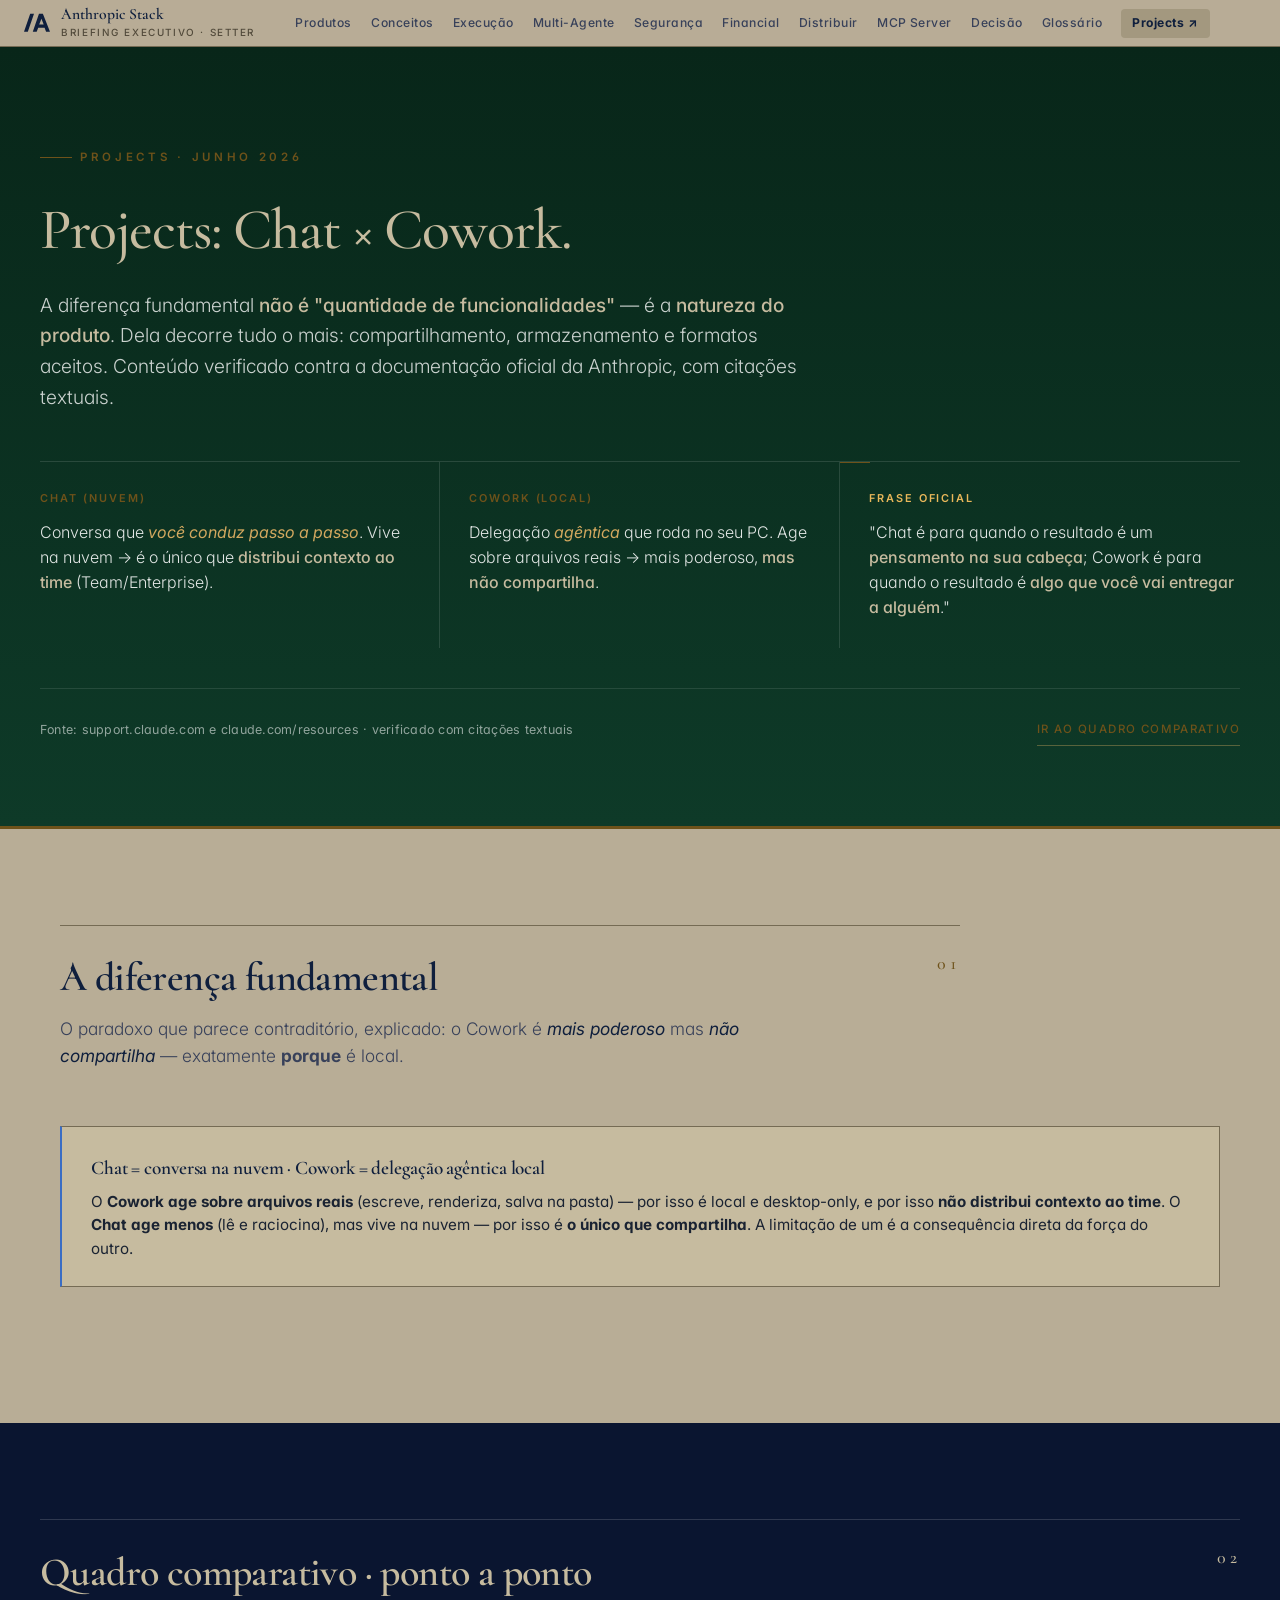
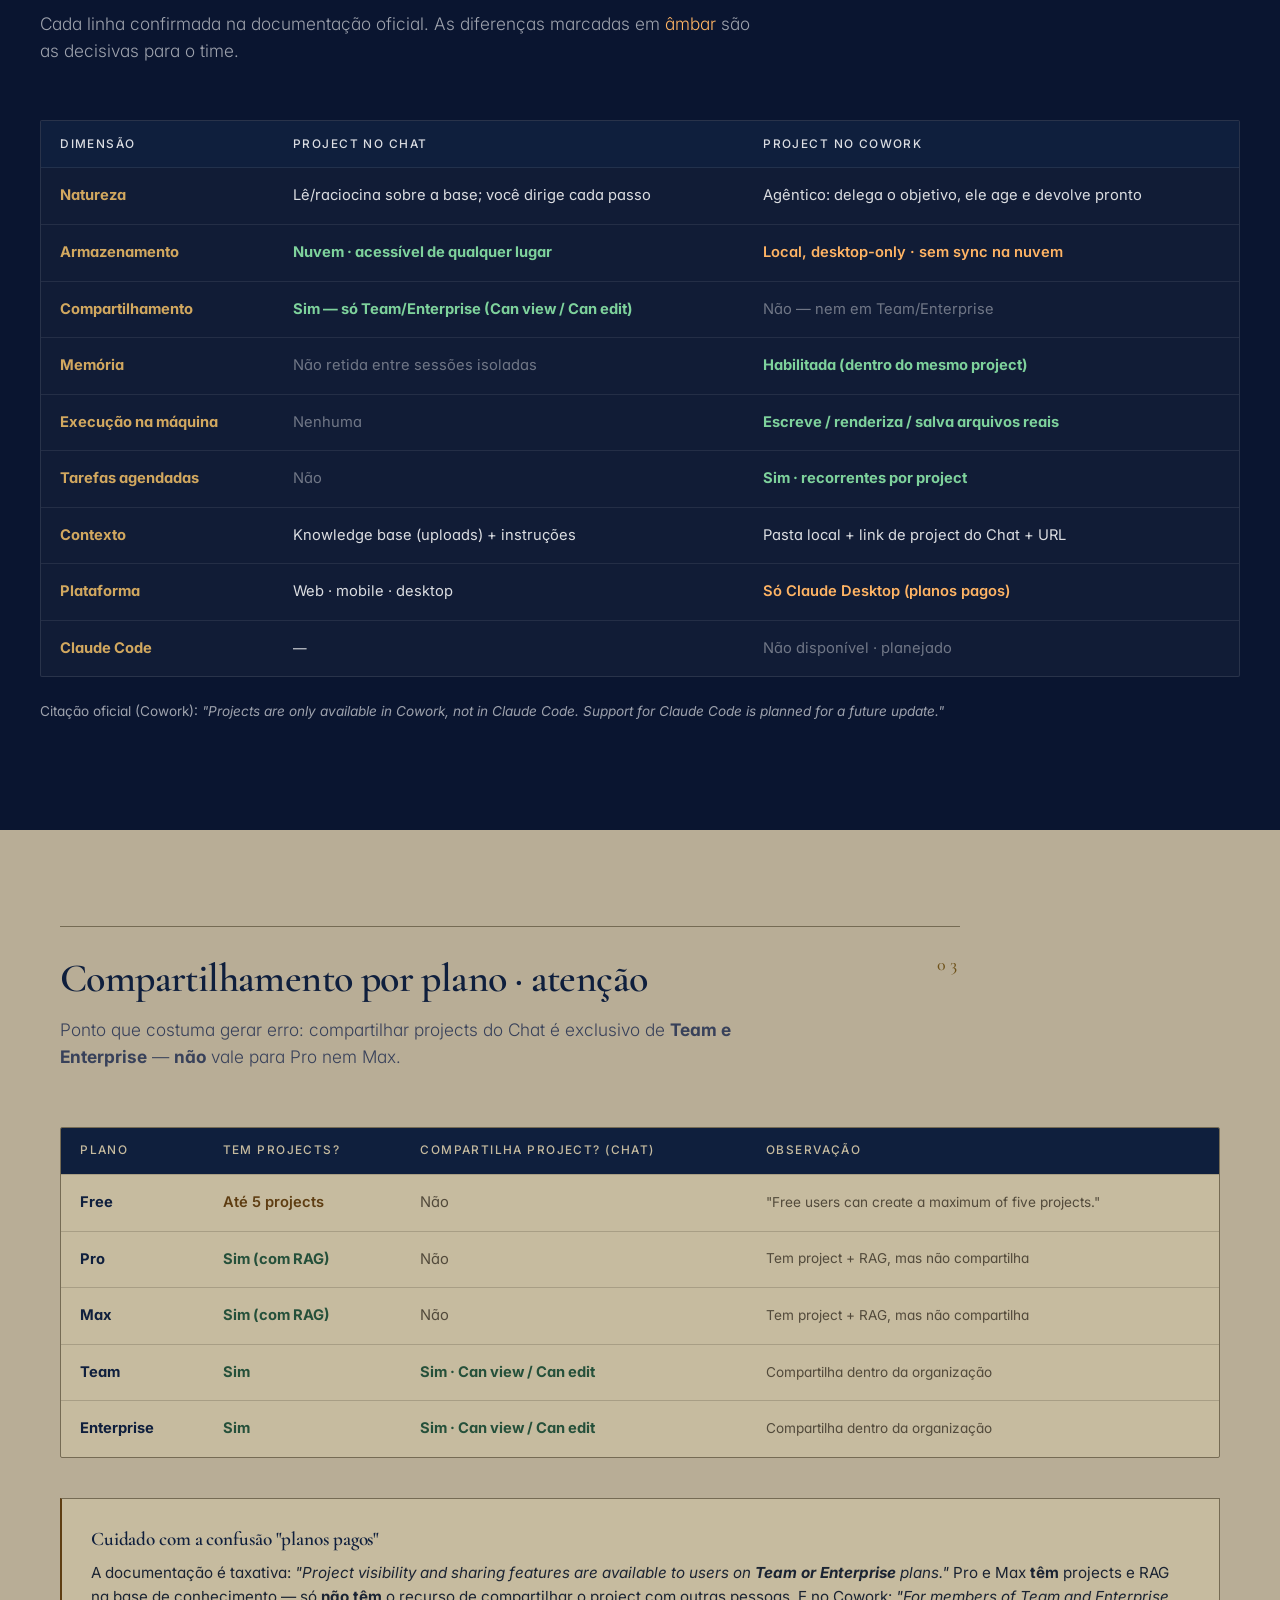
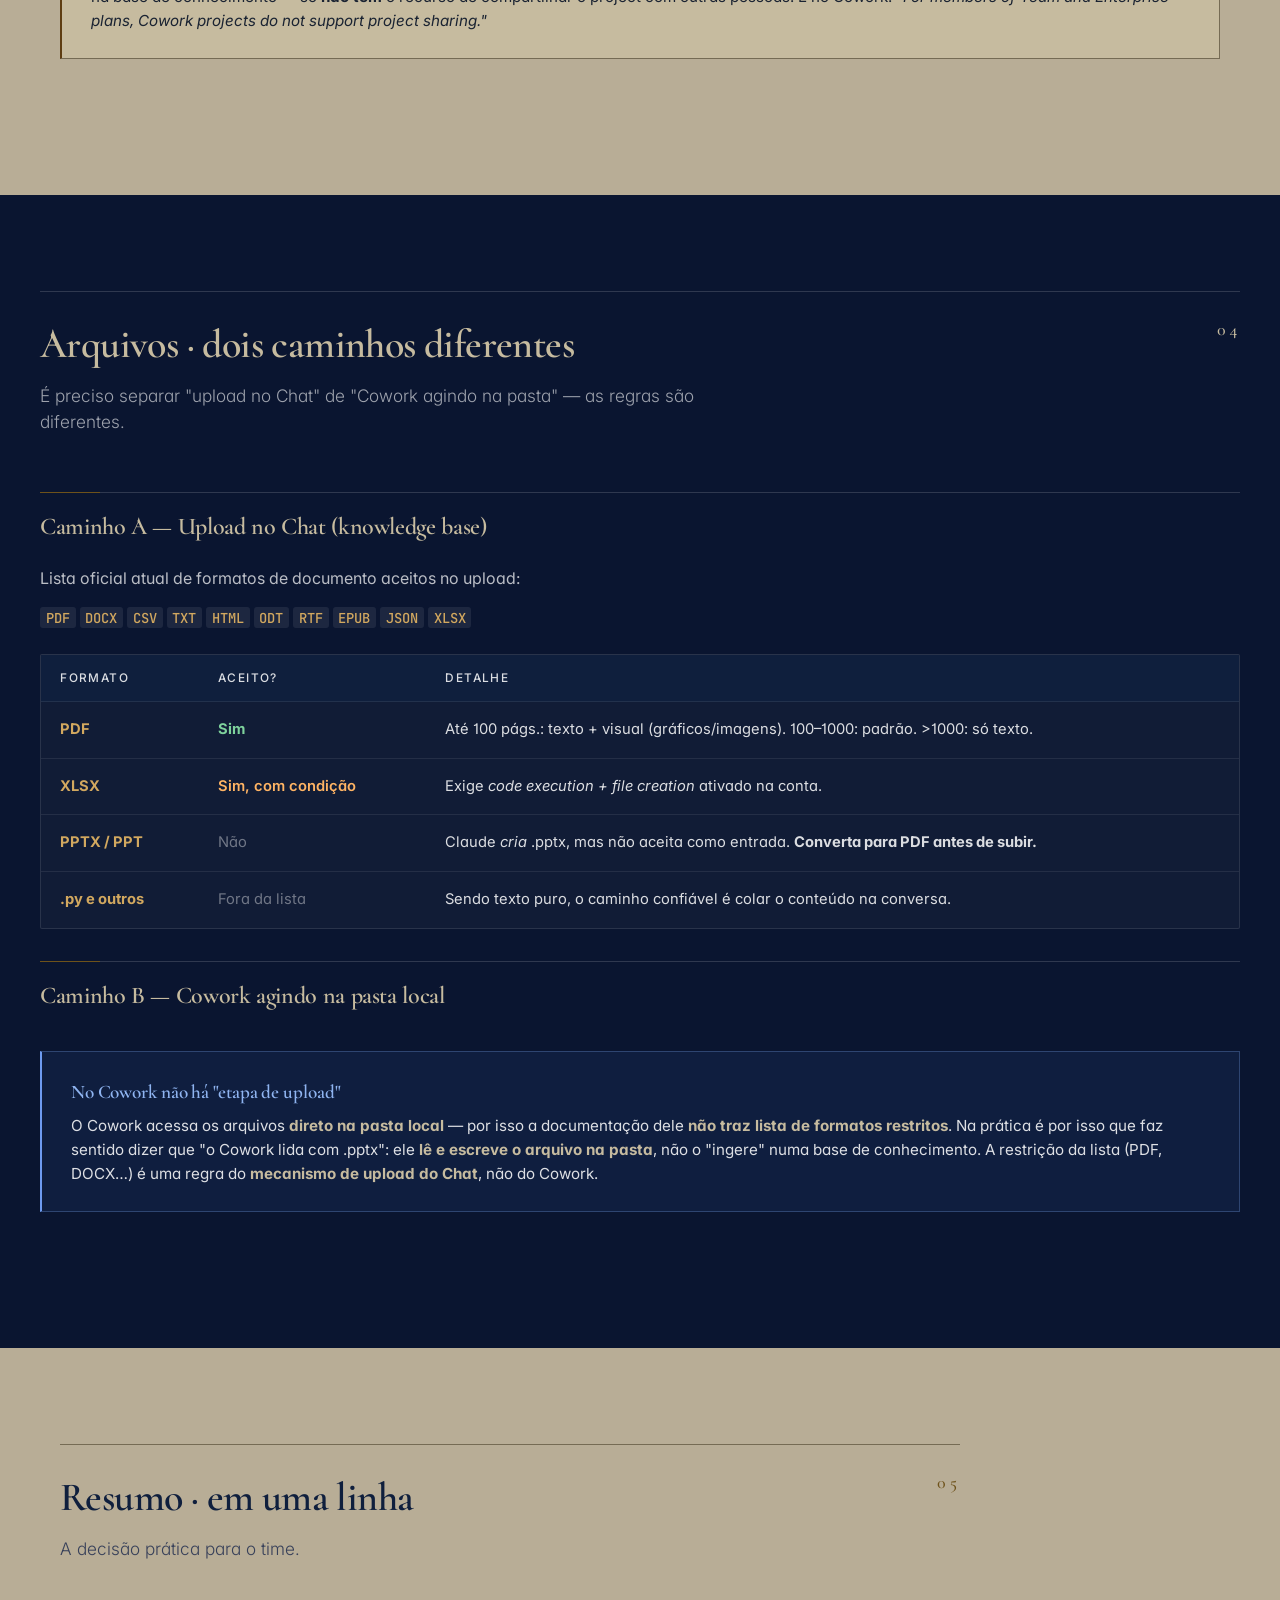
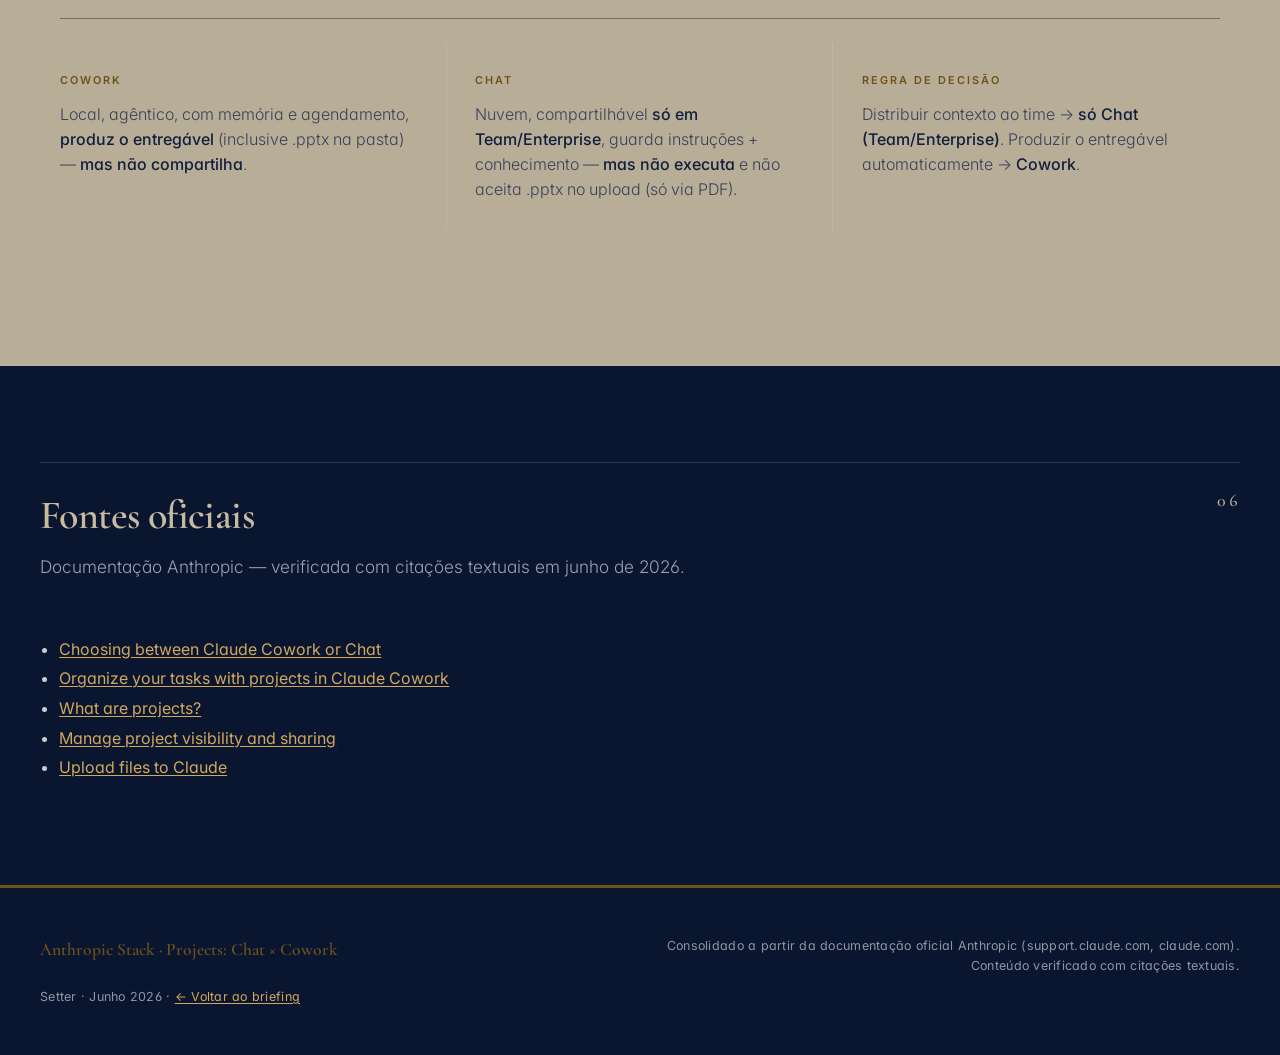
==== commit 083dde54: "Add files via upload" ====
--- a/projects.html
+++ b/projects.html
@@ -28,10 +28,14 @@
     <a href="index.html#overview">Produtos</a>
     <a href="index.html#concepts">Conceitos</a>
     <a href="index.html#environments">Execução</a>
+    <a href="index.html#multi-agent">Multi-Agente</a>
+    <a href="index.html#security">Segurança</a>
+    <a href="index.html#financial">Financial</a>
     <a href="index.html#sharing">Distribuir</a>
-    <a href="projects.html" class="nav-projects">Projects ↗</a>
+    <a href="index.html#mcp-server">MCP Server</a>
     <a href="index.html#decision">Decisão</a>
     <a href="index.html#glossary">Glossário</a>
+    <a href="projects.html" class="nav-projects">Projects ↗</a>
   </nav>
 </header>
 
@@ -248,7 +252,7 @@
   </table>
 
   <h3 class="sub-h3" style="margin-top:2rem;">Caminho B — Cowork agindo na pasta local</h3>
-  <div class="callout callout-info">
+  <div class="callout callout-info cw-note">
     <div class="callout-title">No Cowork não há "etapa de upload"</div>
     <p>O Cowork acessa os arquivos <strong>direto na pasta local</strong> — por isso a documentação dele <strong>não traz lista de formatos restritos</strong>. Na prática é por isso que faz sentido dizer que "o Cowork lida com .pptx": ele <strong>lê e escreve o arquivo na pasta</strong>, não o "ingere" numa base de conhecimento. A restrição da lista (PDF, DOCX…) é uma regra do <strong>mecanismo de upload do Chat</strong>, não do Cowork.</p>
   </div>
--- a/styles.css
+++ b/styles.css
@@ -240,6 +240,11 @@
 }
 .hc-text strong { color: var(--white); font-weight: 500; }
 .hc-text em { color: var(--gold-soft); font-style: italic; font-weight: 400; }
+/* hero-cards reaproveitados em seção clara (ex.: Resumo) — texto escuro legível */
+.section:not(.dark) .hc-label { color: var(--gold); }
+.section:not(.dark) .hc-text { color: var(--ink-soft); }
+.section:not(.dark) .hc-text strong { color: var(--navy); }
+.section:not(.dark) .hc-text em { color: var(--gold); }
 
 .hero-meta {
   display: flex;
@@ -288,6 +293,9 @@
 .section.dark code { background: rgba(255,255,255,0.08); color: var(--gold-soft); }
 .section.dark ul li { color: rgba(255,255,255,0.78); }
 .section.dark ol li { color: rgba(255,255,255,0.78); }
+.section.dark a { color: var(--gold-soft); text-decoration: underline; text-underline-offset: 2px; }
+.section.dark a:hover { color: var(--white); }
+.section.dark .muted { color: rgba(255,255,255,0.6); }
 
 .section-head {
   position: relative;
@@ -742,6 +750,18 @@
   letter-spacing: -0.005em;
 }
 .callout p { color: var(--ink); margin: 0.4rem 0 0; font-size: 0.95rem; line-height: 1.55; }
+/* callout dentro de seção escura — fundo translúcido escuro + texto claro */
+.cw-note {
+  background: rgba(58, 109, 196, 0.10);
+  border-top: 1px solid rgba(120, 160, 230, 0.3);
+  border-right: 1px solid rgba(120, 160, 230, 0.3);
+  border-bottom: 1px solid rgba(120, 160, 230, 0.3);
+  border-left: 2px solid #6e9bf0;
+}
+.section.dark .cw-note .callout-title { color: #8fb4f0; }
+.section.dark .cw-note p { color: rgba(255,255,255,0.86); }
+.section.dark .cw-note p strong { color: var(--white); }
+.section.dark .cw-note p em { color: var(--gold-soft); font-style: italic; }
 
 /* ============ BUG CARD ============ */
 .bug-card {
@@ -1531,6 +1551,8 @@
 }
 .footer-left { font-size: 0.78rem; }
 .footer-right { max-width: 600px; text-align: right; font-size: 0.78rem; }
+.footer a { color: var(--gold-soft); text-decoration: underline; text-underline-offset: 2px; }
+.footer a:hover { color: var(--white); }
 
 /* ============ MCP SERVER SECTION ============ */
 .lead-dark {
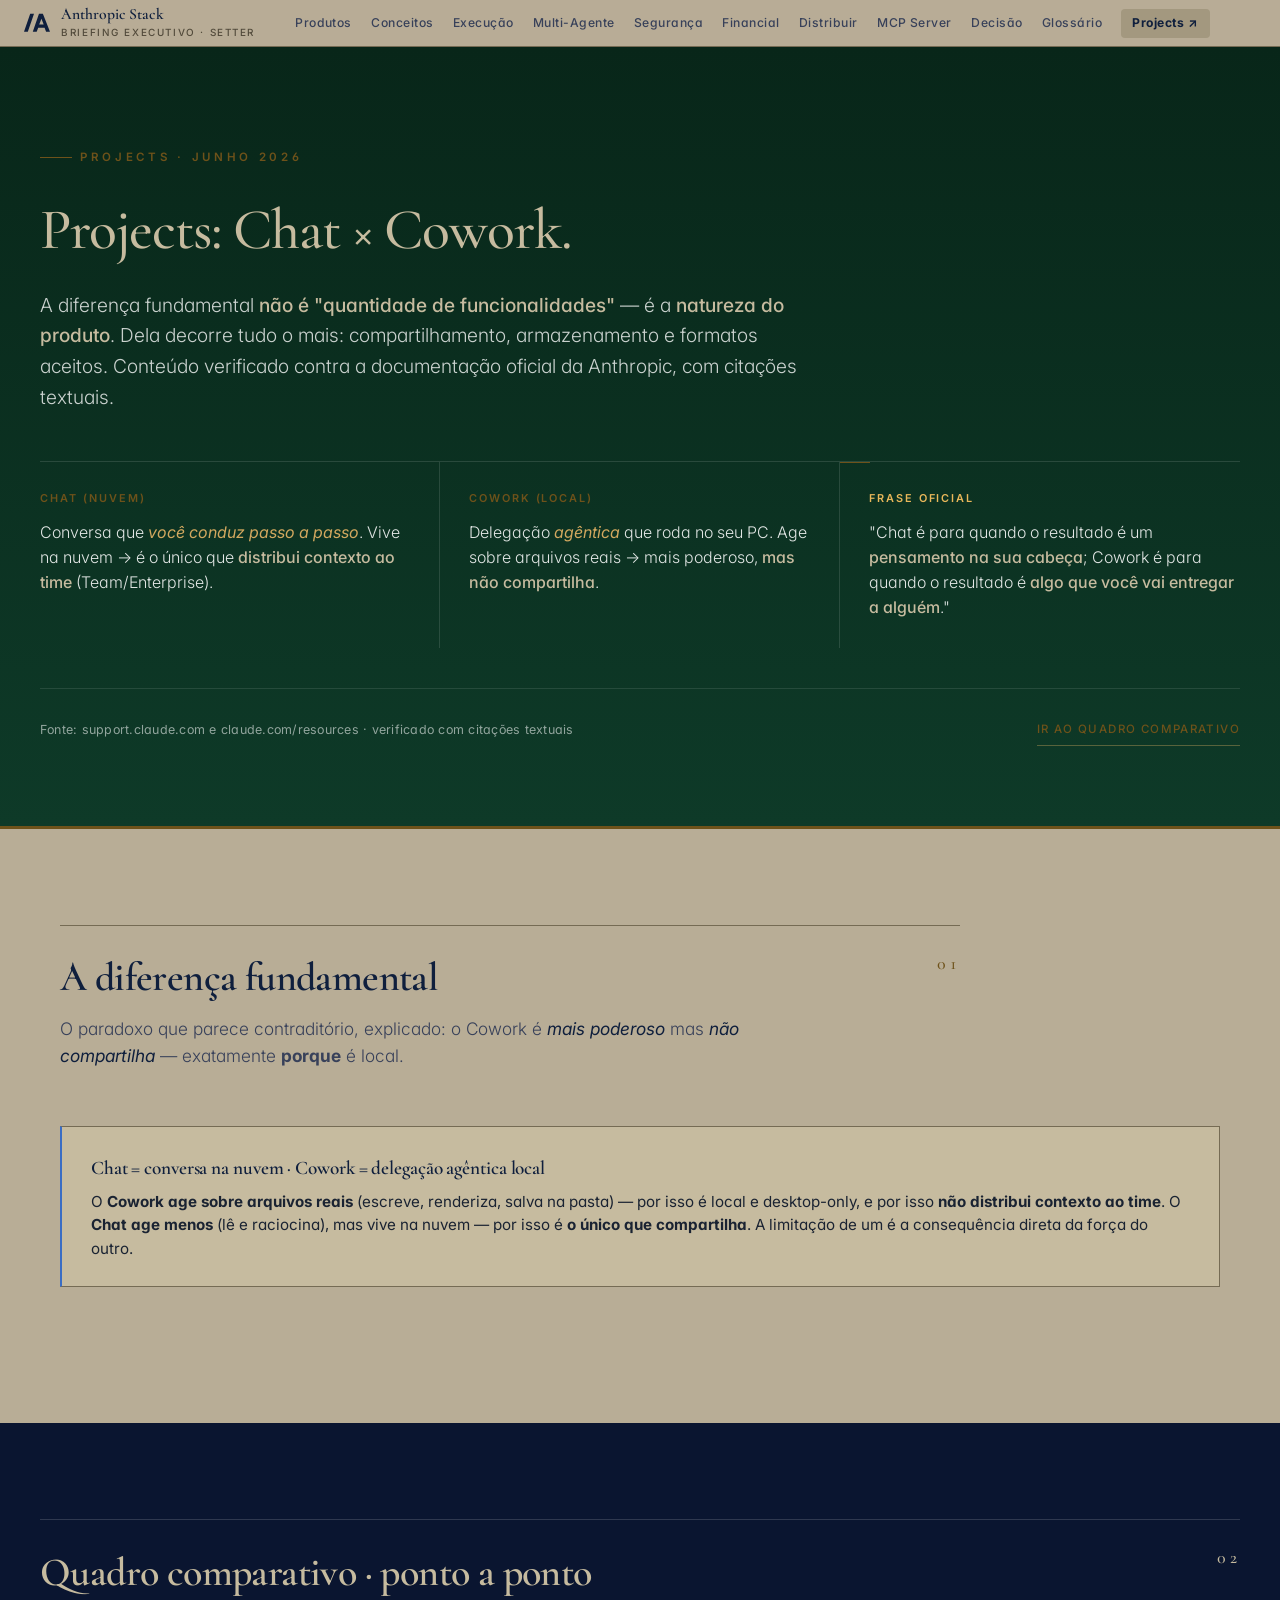
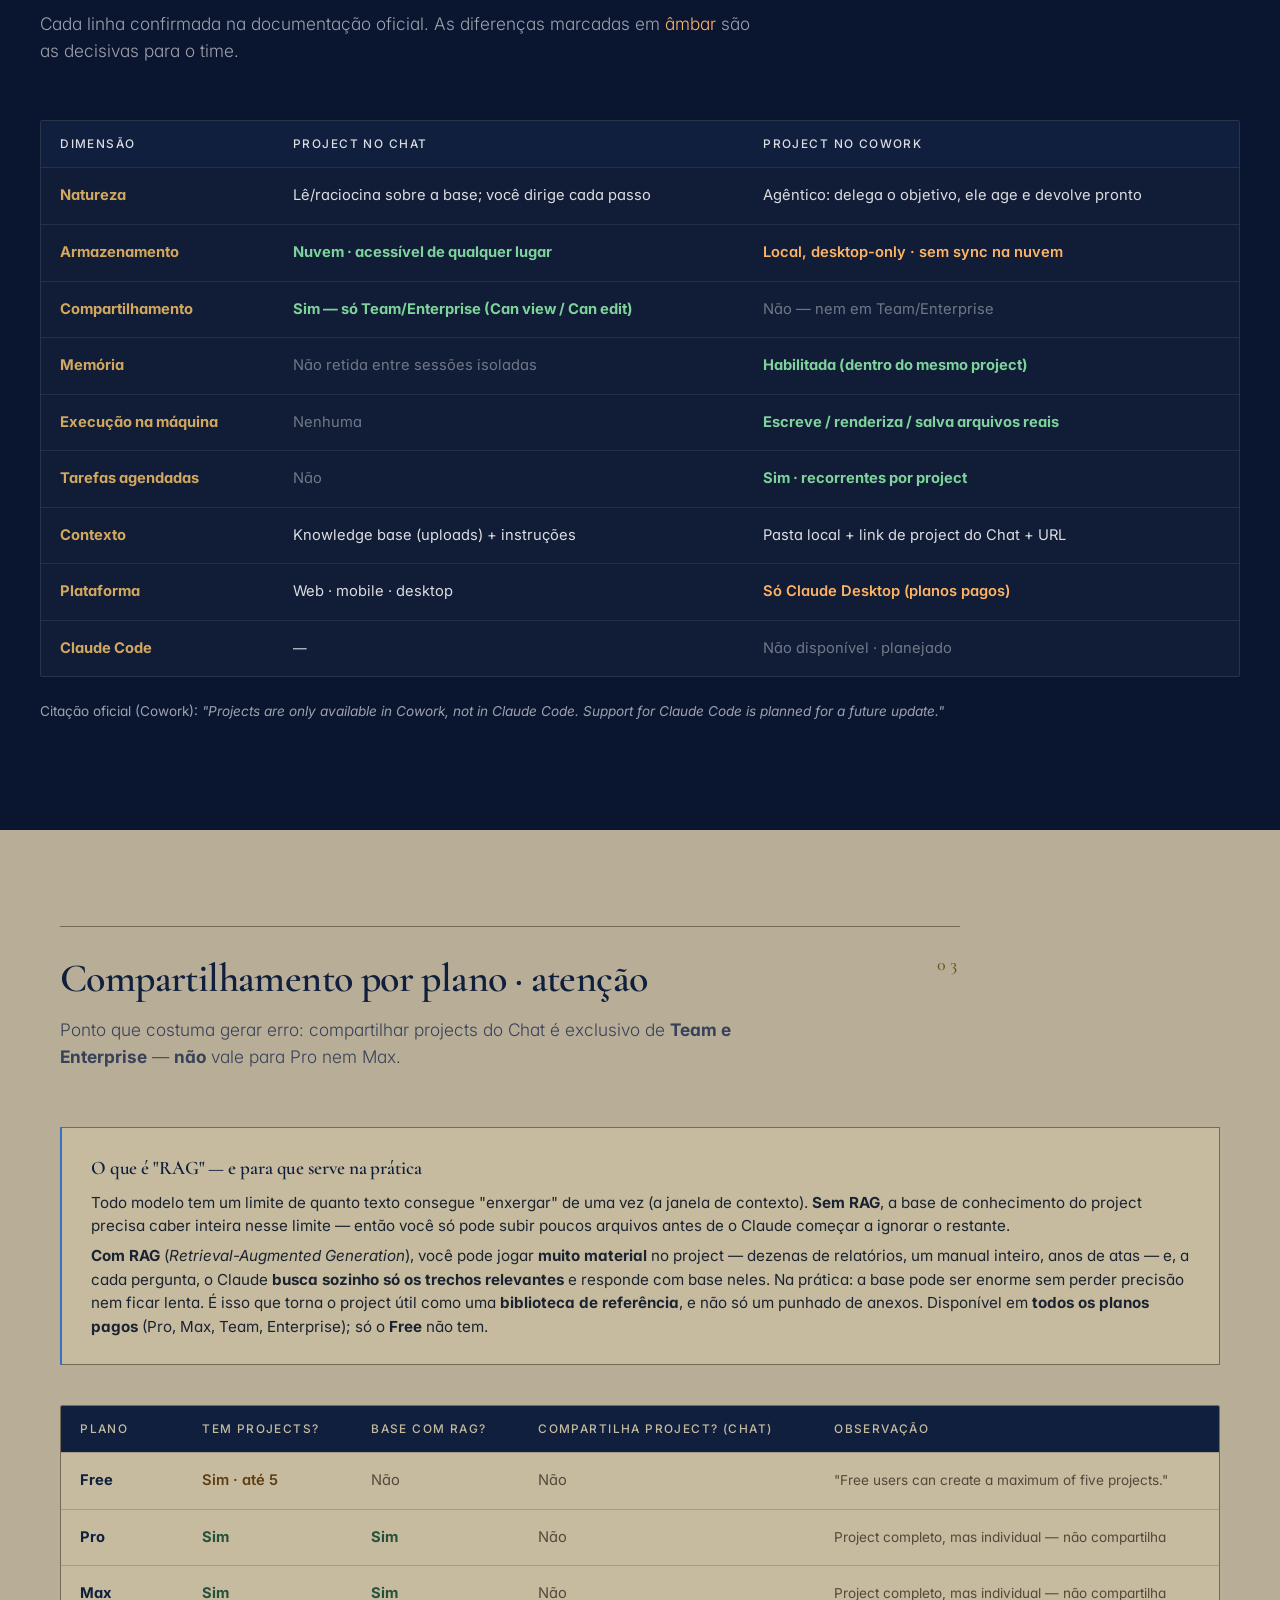
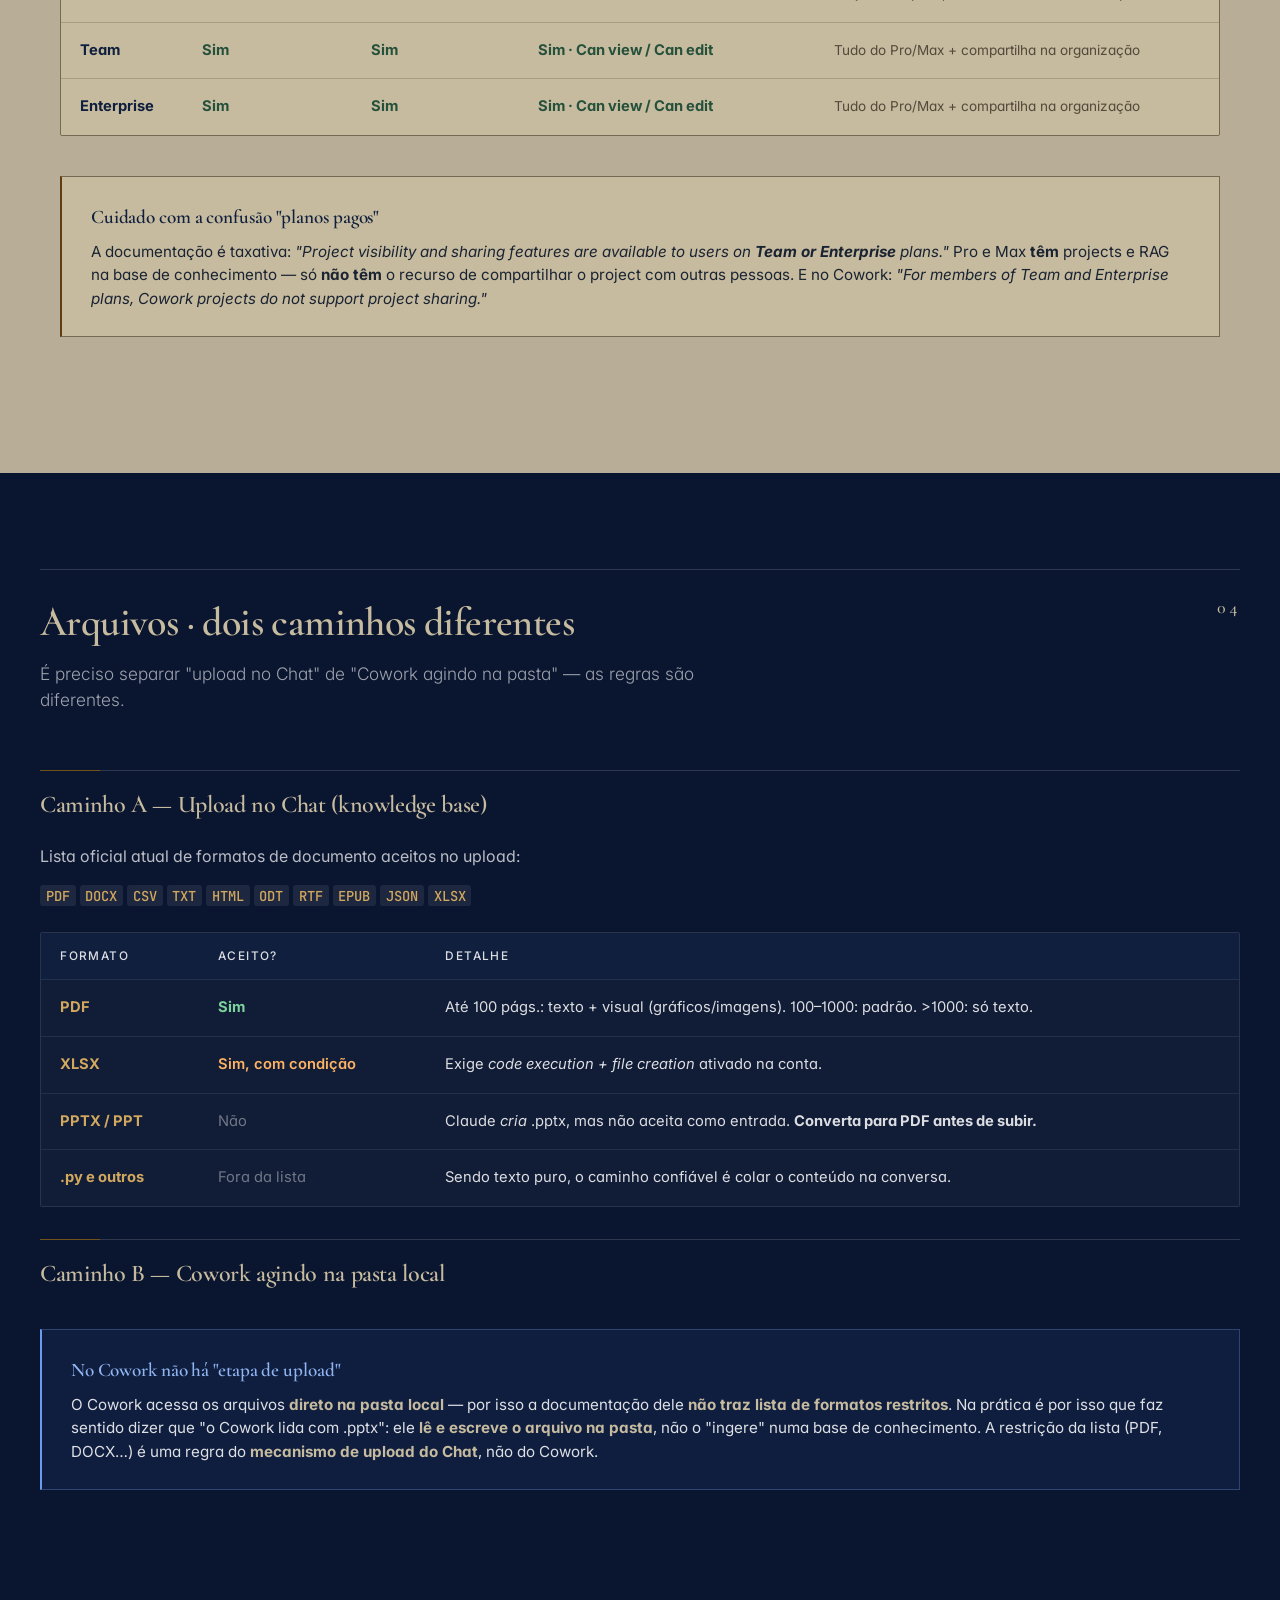
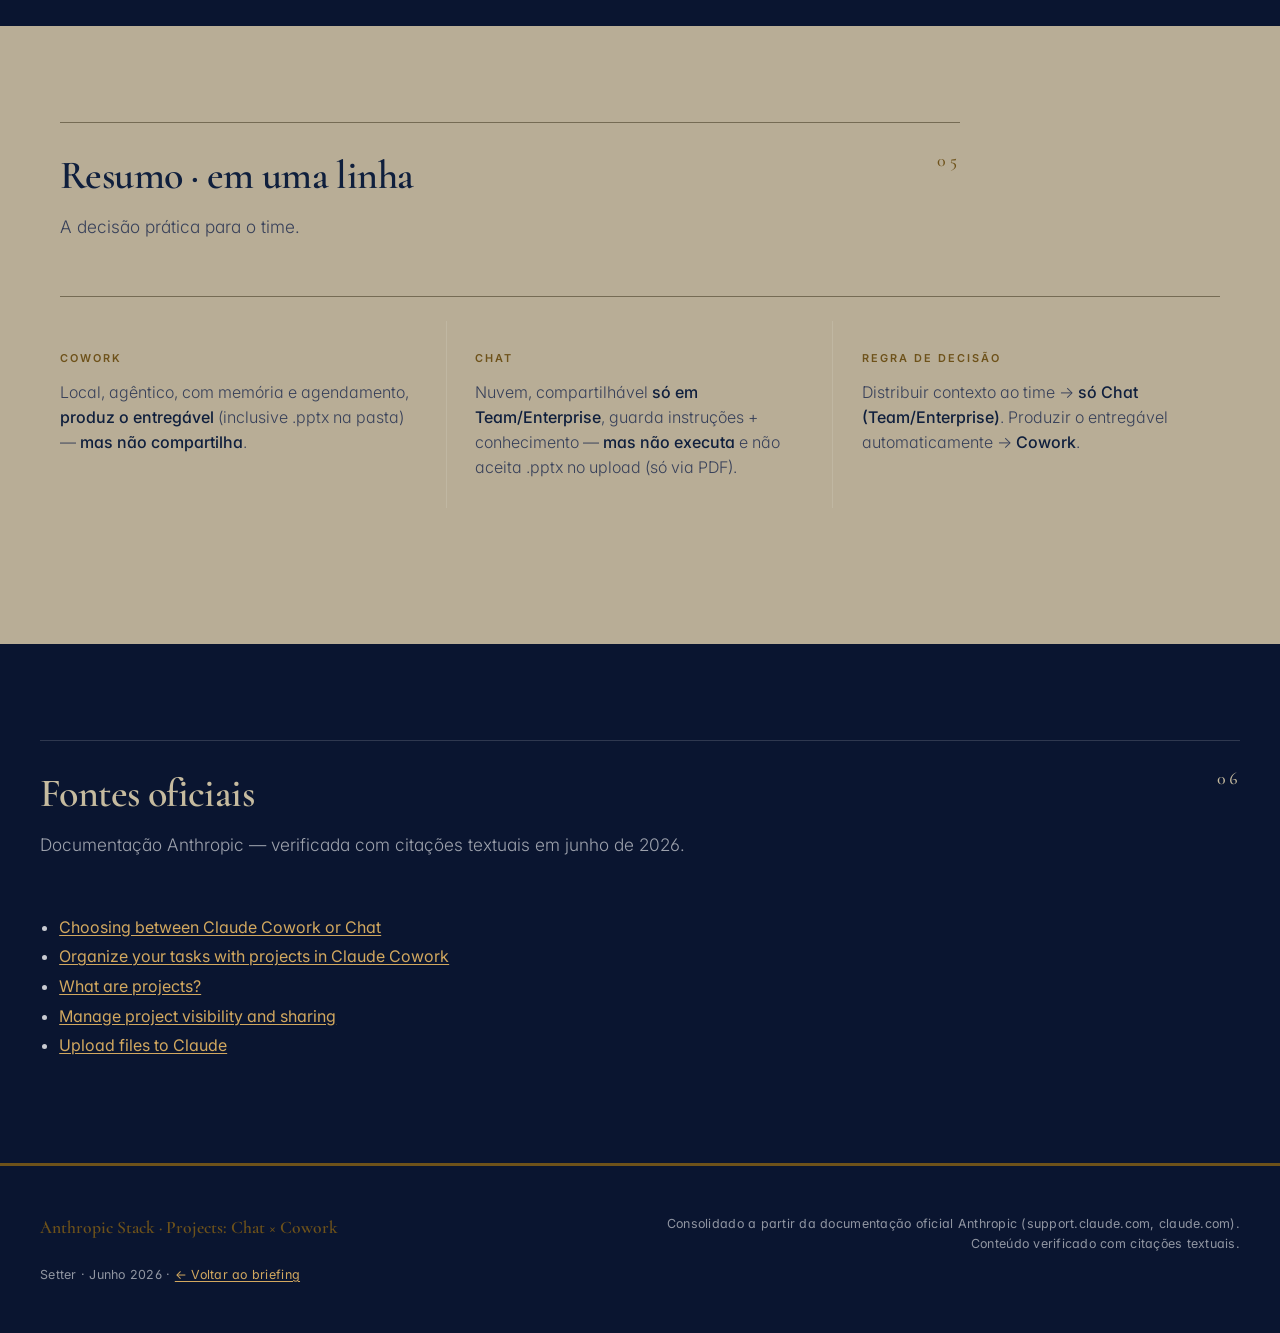
==== commit 7324bbab: "Add files via upload" ====
--- a/projects.html
+++ b/projects.html
@@ -158,11 +158,18 @@
     <p class="section-sub">Ponto que costuma gerar erro: compartilhar projects do Chat é exclusivo de <strong>Team e Enterprise</strong> — <strong>não</strong> vale para Pro nem Max.</p>
   </div>
 
+  <div class="callout callout-info">
+    <div class="callout-title">O que é "RAG" — e para que serve na prática</div>
+    <p>Todo modelo tem um limite de quanto texto consegue "enxergar" de uma vez (a janela de contexto). <strong>Sem RAG</strong>, a base de conhecimento do project precisa caber inteira nesse limite — então você só pode subir poucos arquivos antes de o Claude começar a ignorar o restante.</p>
+    <p><strong>Com RAG</strong> (<em>Retrieval-Augmented Generation</em>), você pode jogar <strong>muito material</strong> no project — dezenas de relatórios, um manual inteiro, anos de atas — e, a cada pergunta, o Claude <strong>busca sozinho só os trechos relevantes</strong> e responde com base neles. Na prática: a base pode ser enorme sem perder precisão nem ficar lenta. É isso que torna o project útil como uma <strong>biblioteca de referência</strong>, e não só um punhado de anexos. Disponível em <strong>todos os planos pagos</strong> (Pro, Max, Team, Enterprise); só o <strong>Free</strong> não tem.</p>
+  </div>
+
   <table class="comp-table">
     <thead>
       <tr>
         <th>Plano</th>
         <th>Tem projects?</th>
+        <th>Base com RAG?</th>
         <th>Compartilha project? (Chat)</th>
         <th>Observação</th>
       </tr>
@@ -170,33 +177,38 @@
     <tbody>
       <tr>
         <td><strong>Free</strong></td>
-        <td class="warn">Até 5 projects</td>
+        <td class="warn">Sim · até 5</td>
+        <td class="no">Não</td>
         <td class="no">Não</td>
         <td class="muted">"Free users can create a maximum of five projects."</td>
       </tr>
       <tr>
         <td><strong>Pro</strong></td>
-        <td class="yes">Sim (com RAG)</td>
-        <td class="no">Não</td>
-        <td class="muted">Tem project + RAG, mas não compartilha</td>
+        <td class="yes">Sim</td>
+        <td class="yes">Sim</td>
+        <td class="no">Não</td>
+        <td class="muted">Project completo, mas individual — não compartilha</td>
       </tr>
       <tr>
         <td><strong>Max</strong></td>
-        <td class="yes">Sim (com RAG)</td>
-        <td class="no">Não</td>
-        <td class="muted">Tem project + RAG, mas não compartilha</td>
+        <td class="yes">Sim</td>
+        <td class="yes">Sim</td>
+        <td class="no">Não</td>
+        <td class="muted">Project completo, mas individual — não compartilha</td>
       </tr>
       <tr>
         <td><strong>Team</strong></td>
         <td class="yes">Sim</td>
+        <td class="yes">Sim</td>
         <td class="yes">Sim · Can view / Can edit</td>
-        <td class="muted">Compartilha dentro da organização</td>
+        <td class="muted">Tudo do Pro/Max + compartilha na organização</td>
       </tr>
       <tr>
         <td><strong>Enterprise</strong></td>
         <td class="yes">Sim</td>
+        <td class="yes">Sim</td>
         <td class="yes">Sim · Can view / Can edit</td>
-        <td class="muted">Compartilha dentro da organização</td>
+        <td class="muted">Tudo do Pro/Max + compartilha na organização</td>
       </tr>
     </tbody>
   </table>
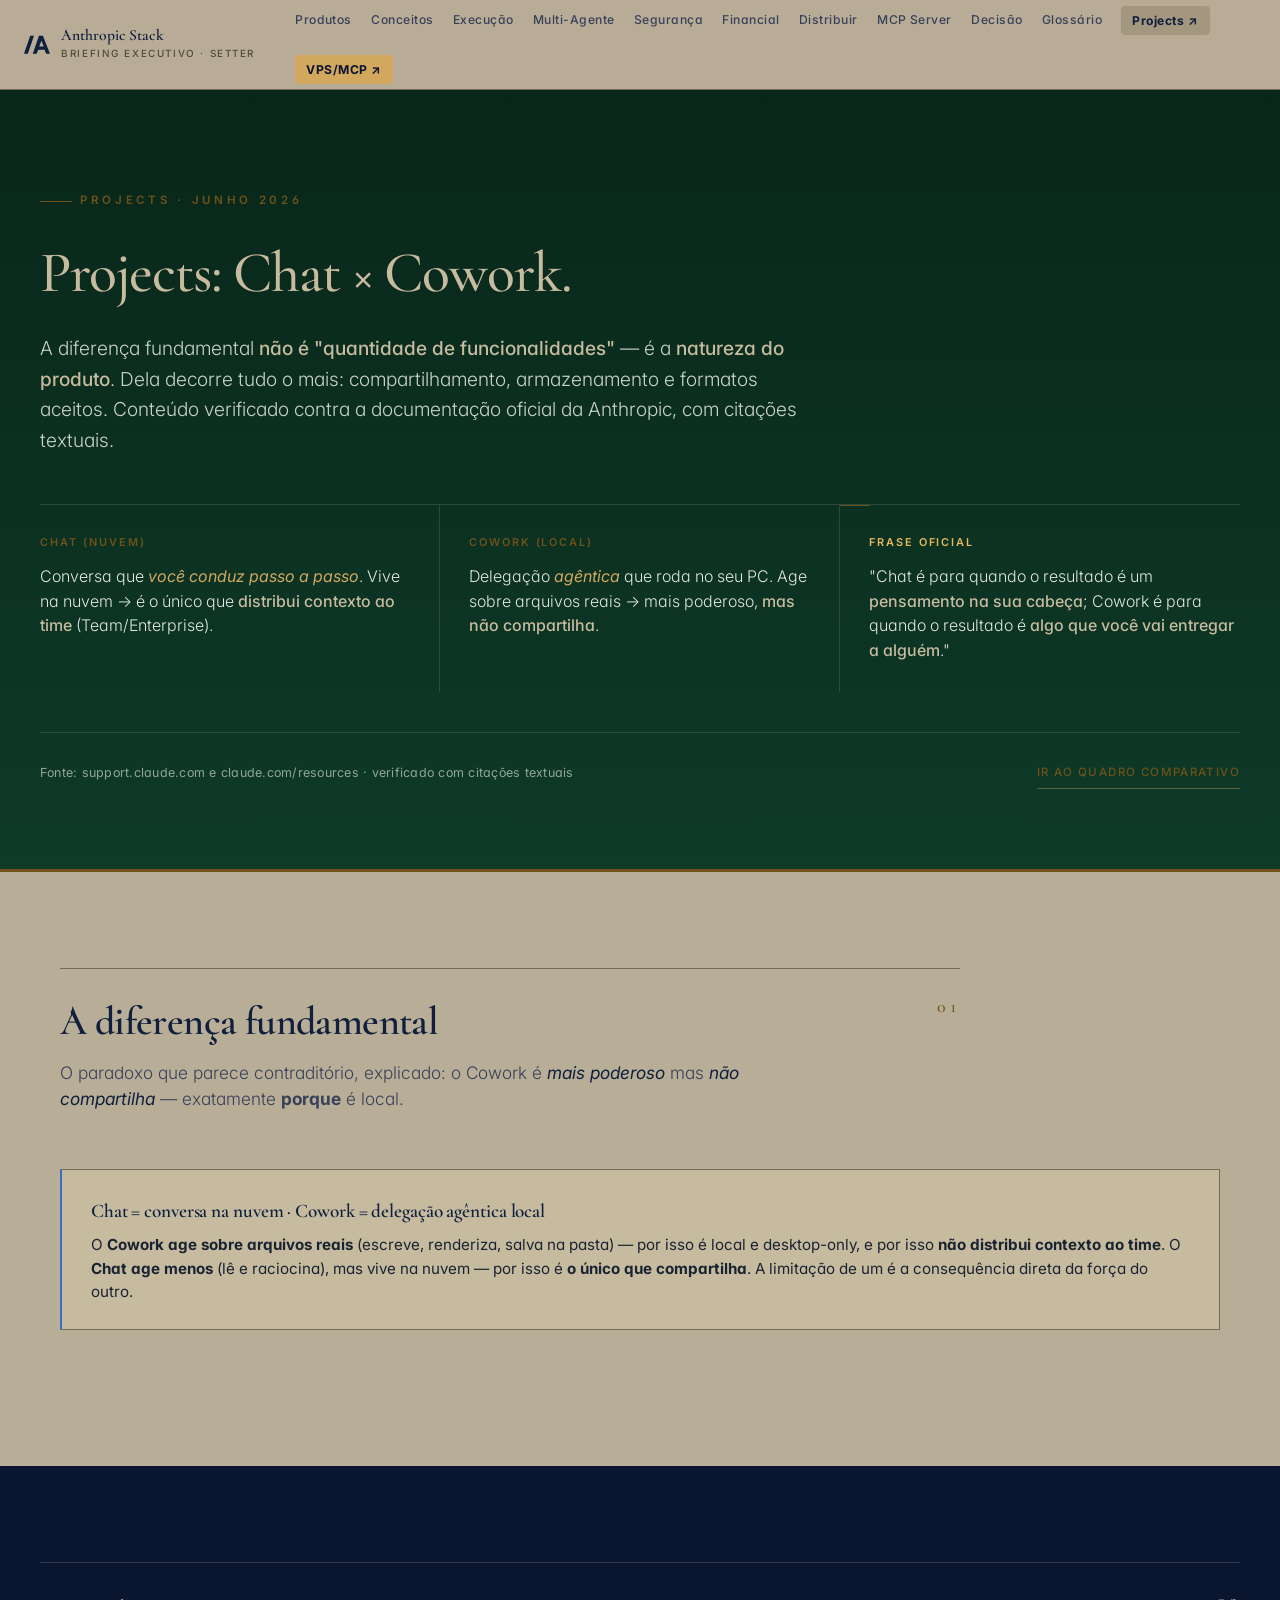
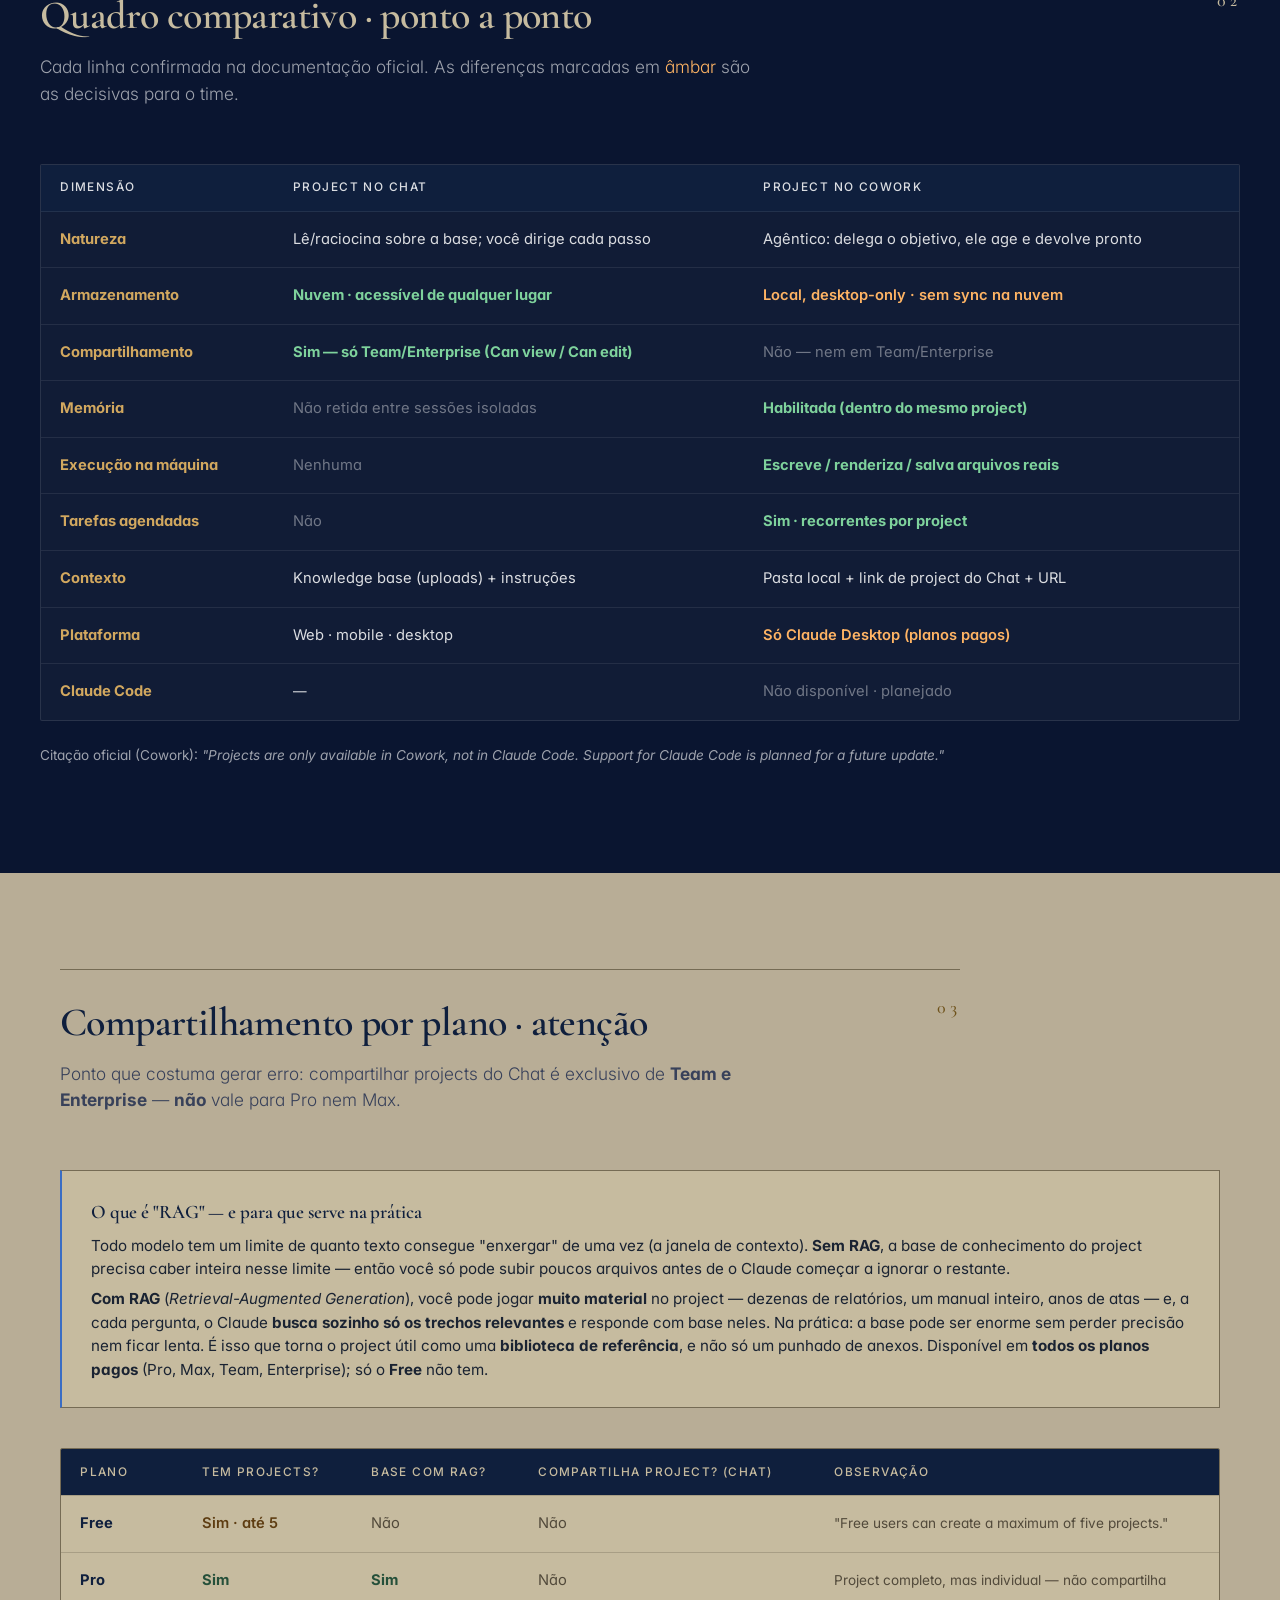
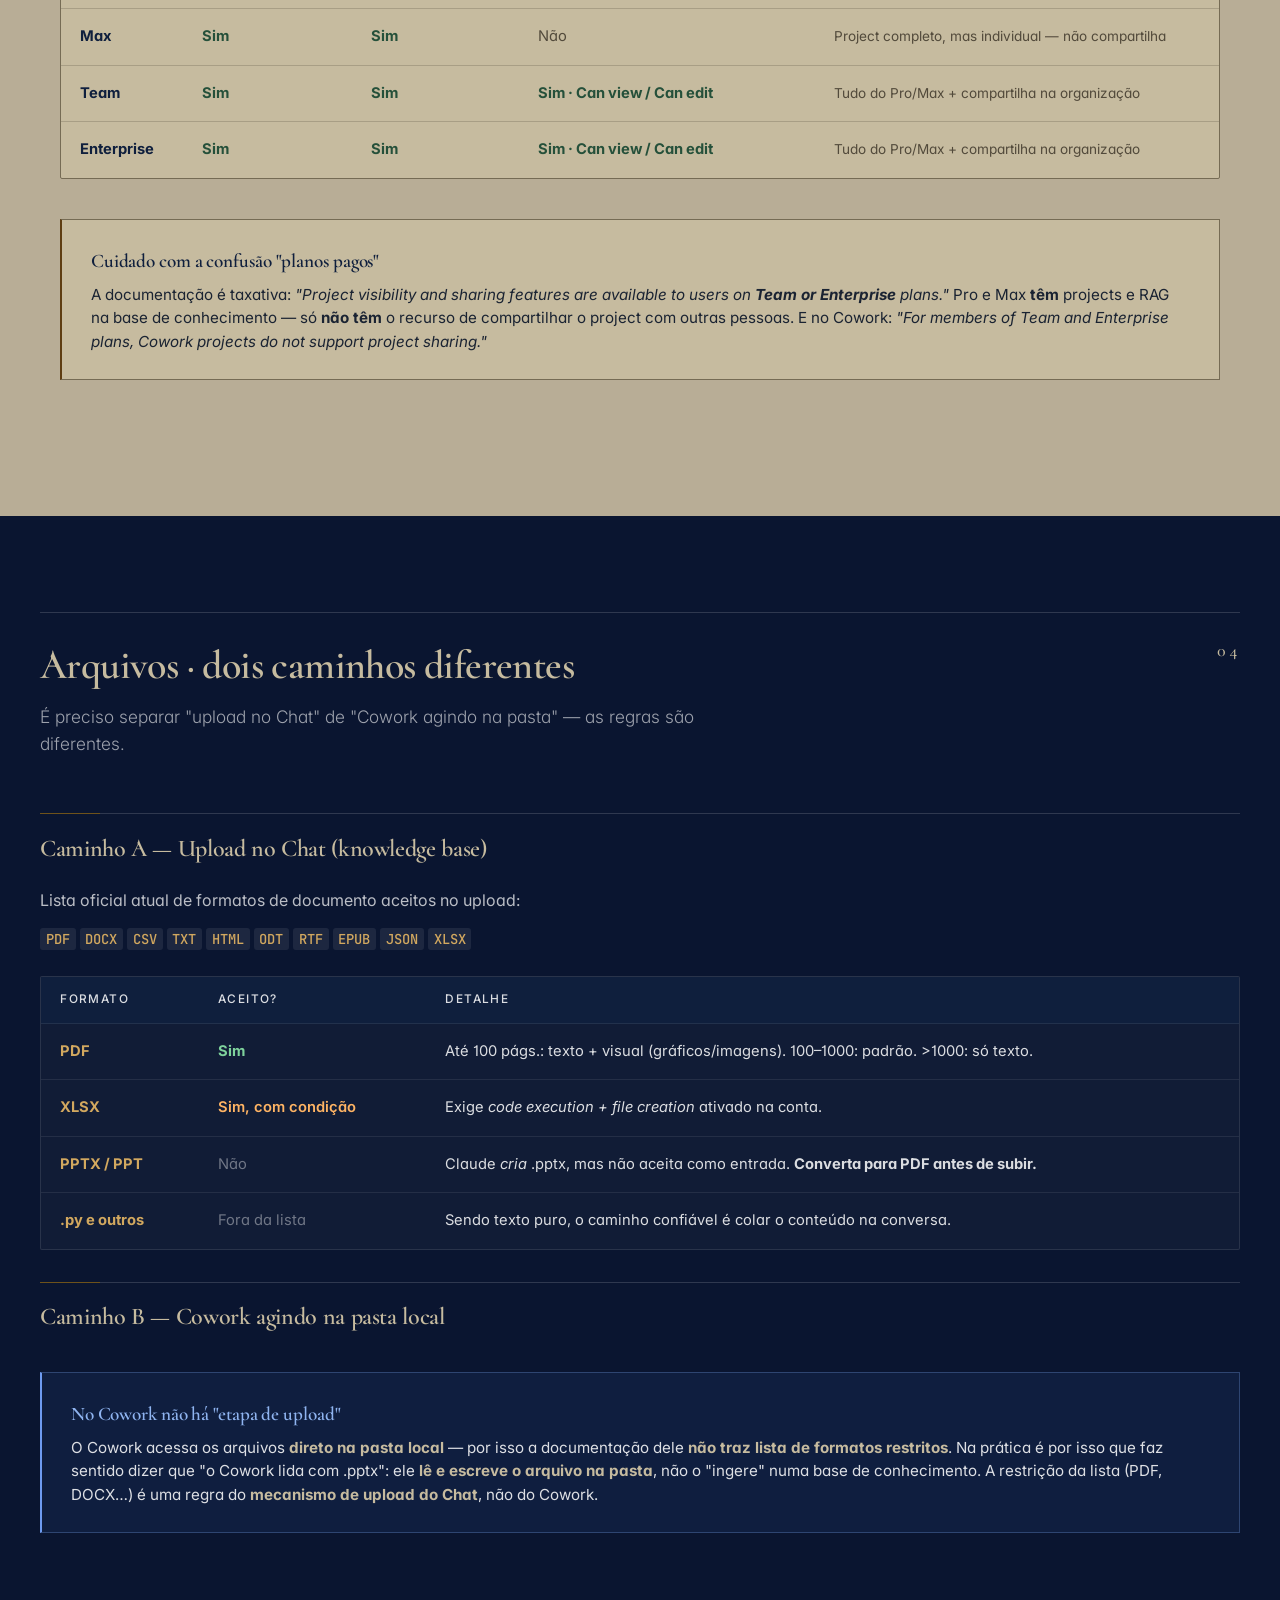
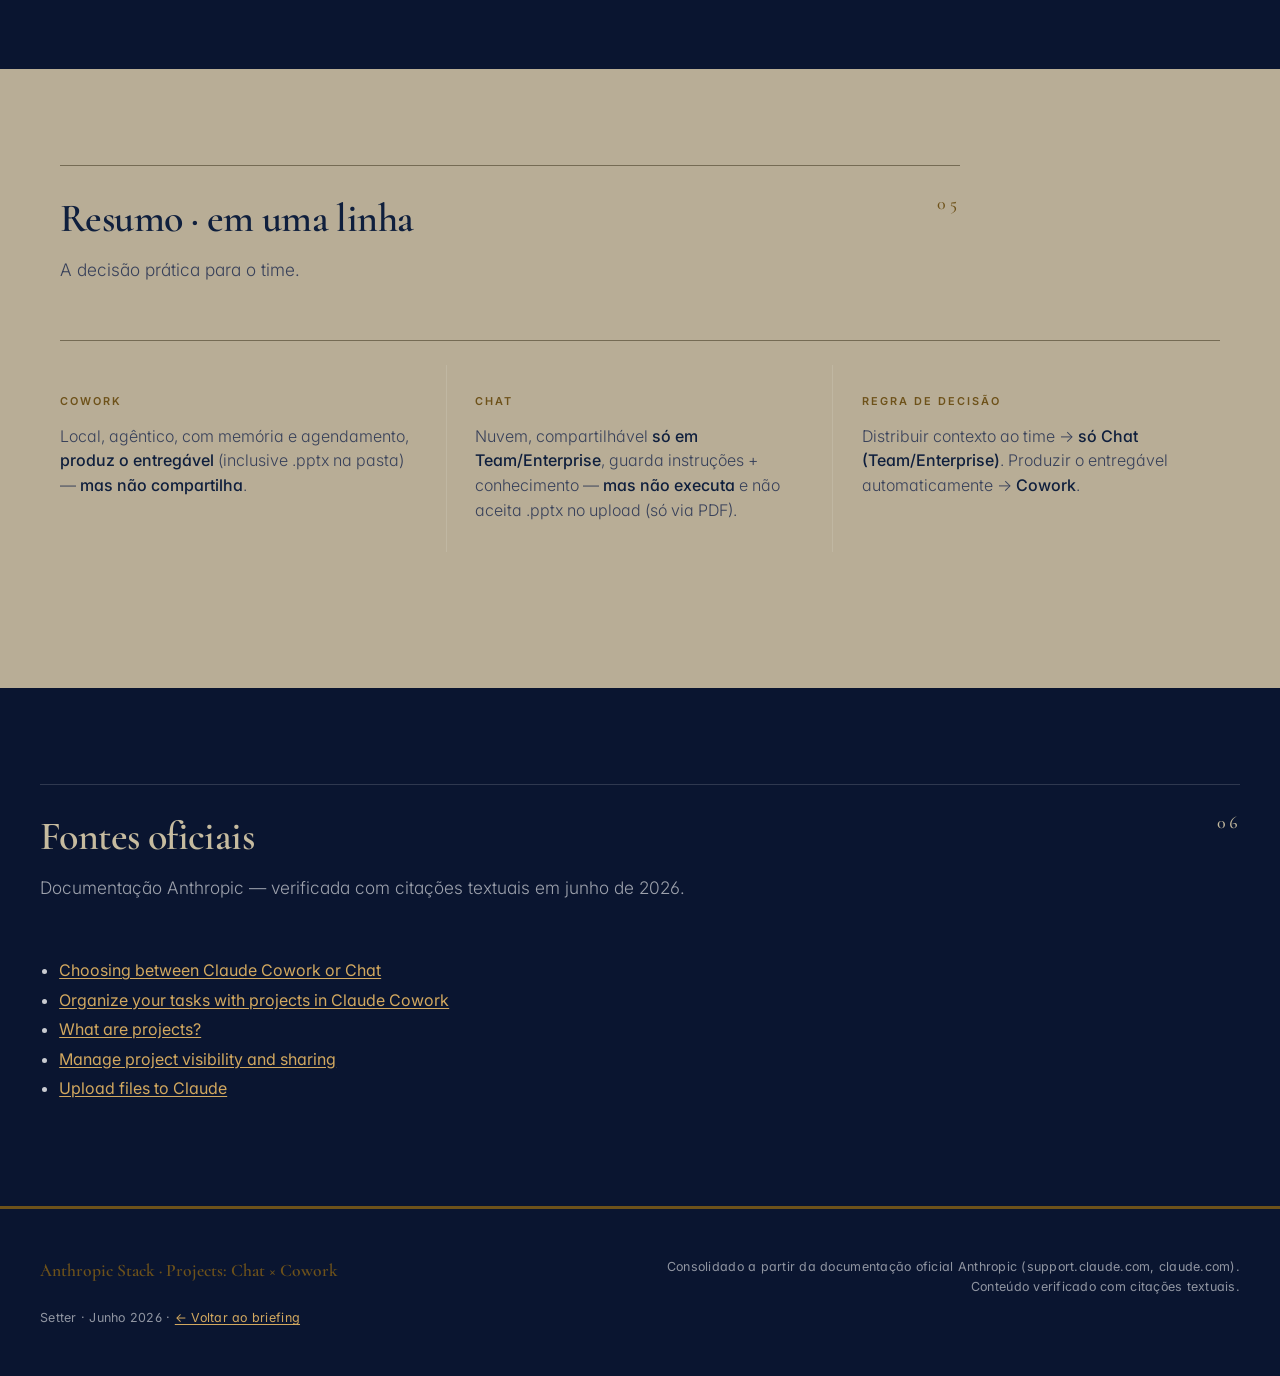
==== commit ba53e8e7: "Add files via upload" ====
--- a/projects.html
+++ b/projects.html
@@ -36,6 +36,7 @@
     <a href="index.html#decision">Decisão</a>
     <a href="index.html#glossary">Glossário</a>
     <a href="projects.html" class="nav-projects">Projects ↗</a>
+    <a href="vps-mcp.html" class="nav-vps">VPS/MCP ↗</a>
   </nav>
 </header>
 
--- a/styles.css
+++ b/styles.css
@@ -2013,3 +2013,579 @@
   .rules-row { flex-direction: column; }
   .rule-pill { width: 100%; }
 }
+
+/* ============================================================= */
+/* ============ VPS/MCP — PÁGINAS ADICIONAIS ===================== */
+/* (classes exclusivas das novas páginas — não afetam home/projects) */
+/* ============================================================= */
+
+/* --- Botão de navegação VPS/MCP --- */
+.topnav a.nav-vps {
+  color: var(--navy-deep);
+  font-weight: 700;
+  background: var(--gold-soft);
+  padding: 0.3rem 0.7rem;
+  border-radius: 4px;
+  border-bottom: none;
+}
+.topnav a.nav-vps:hover { background: var(--gold); color: var(--white); }
+.topnav a.nav-vps.is-active { background: var(--gold); color: var(--white); }
+
+/* --- Breadcrumb --- */
+.breadcrumb {
+  display: flex;
+  flex-wrap: wrap;
+  align-items: center;
+  gap: 0.5rem;
+  font-size: 0.72rem;
+  letter-spacing: 0.14em;
+  text-transform: uppercase;
+  font-weight: 600;
+  margin-bottom: 1.6rem;
+  color: rgba(255,255,255,0.5);
+}
+.breadcrumb a {
+  color: var(--gold);
+  border-bottom: 1px solid transparent;
+  transition: border-color 0.2s, color 0.2s;
+}
+.breadcrumb a:hover { border-bottom-color: var(--gold); color: var(--gold-soft); }
+.breadcrumb .sep { color: rgba(255,255,255,0.3); }
+.breadcrumb .current { color: rgba(255,255,255,0.8); }
+
+/* --- HUB: cartões dos relatórios --- */
+.hub-grid {
+  display: grid;
+  grid-template-columns: 1fr 1fr;
+  gap: 1.8rem;
+  margin-top: 0.5rem;
+}
+.hub-card {
+  display: flex;
+  flex-direction: column;
+  background: var(--white);
+  border: 1px solid var(--line);
+  border-top: 3px solid var(--navy);
+  border-radius: 2px;
+  padding: 2.4rem 2.1rem 2rem;
+  text-decoration: none;
+  color: inherit;
+  transition: border-color 0.25s ease, box-shadow 0.25s ease, transform 0.25s ease;
+  position: relative;
+}
+.hub-card:hover {
+  border-top-color: var(--gold);
+  box-shadow: 0 16px 40px -16px rgba(15,31,61,0.28);
+  transform: translateY(-3px);
+}
+.hub-card-1 { border-top-color: #b56548; }
+.hub-card-2 { border-top-color: var(--navy); }
+.hub-index {
+  font-family: "Cormorant Garamond", Georgia, serif;
+  font-size: 2.6rem;
+  font-weight: 500;
+  color: var(--gold);
+  line-height: 1;
+  margin-bottom: 0.6rem;
+  font-feature-settings: "lnum";
+}
+.hub-eyebrow {
+  font-size: 0.66rem;
+  letter-spacing: 0.2em;
+  text-transform: uppercase;
+  color: var(--ink-mute);
+  font-weight: 600;
+  margin-bottom: 0.7rem;
+}
+.hub-card h3 {
+  font-size: 1.7rem;
+  letter-spacing: -0.01em;
+  margin-bottom: 0.7rem;
+  line-height: 1.2;
+}
+.hub-card p {
+  font-size: 0.95rem;
+  color: var(--ink-soft);
+  margin: 0 0 1rem;
+  line-height: 1.6;
+}
+.hub-tags {
+  display: flex;
+  flex-wrap: wrap;
+  gap: 0.5rem;
+  margin-bottom: 1.4rem;
+}
+.hub-tag {
+  font-size: 0.68rem;
+  font-weight: 600;
+  letter-spacing: 0.06em;
+  color: var(--ink-mute);
+  background: var(--paper);
+  border: 1px solid var(--line-soft);
+  padding: 0.25rem 0.6rem;
+  border-radius: 3px;
+}
+.hub-cta {
+  margin-top: auto;
+  padding-top: 1.3rem;
+  border-top: 1px solid var(--line-soft);
+  display: inline-flex;
+  align-items: center;
+  gap: 0.5rem;
+  color: var(--navy);
+  font-weight: 700;
+  font-size: 0.76rem;
+  letter-spacing: 0.12em;
+  text-transform: uppercase;
+}
+.hub-cta .arrow { transition: transform 0.2s; }
+.hub-card:hover .hub-cta { color: var(--gold); }
+.hub-card:hover .hub-cta .arrow { transform: translate(2px,-2px); }
+.hub-note {
+  margin-top: 2rem;
+  font-size: 0.82rem;
+  color: var(--ink-mute);
+  display: flex;
+  align-items: center;
+  gap: 0.5rem;
+}
+
+/* --- RELATÓRIO: barra de ações fixa --- */
+.rpt-actionbar {
+  position: sticky;
+  top: 44px;
+  z-index: 80;
+  background: rgba(10,21,48,0.96);
+  backdrop-filter: blur(8px);
+  border-bottom: 1px solid rgba(201,164,92,0.3);
+  display: flex;
+  align-items: center;
+  justify-content: space-between;
+  gap: 1rem;
+  padding: 0.55rem 2.5rem;
+  flex-wrap: wrap;
+}
+.rpt-actionbar .ab-left {
+  display: flex;
+  align-items: center;
+  gap: 1.2rem;
+  flex-wrap: wrap;
+  font-size: 0.74rem;
+  color: rgba(255,255,255,0.55);
+  letter-spacing: 0.08em;
+}
+.rpt-actionbar .ab-left a {
+  color: var(--gold-soft);
+  font-weight: 600;
+  border-bottom: 1px solid transparent;
+  transition: border-color 0.2s;
+}
+.rpt-actionbar .ab-left a:hover { border-bottom-color: var(--gold-soft); }
+.rpt-actions { display: flex; gap: 0.6rem; }
+.rpt-btn {
+  background: transparent;
+  border: 1px solid rgba(201,164,92,0.45);
+  color: var(--gold-soft);
+  font-family: "Inter", sans-serif;
+  font-size: 0.68rem;
+  font-weight: 600;
+  letter-spacing: 0.1em;
+  text-transform: uppercase;
+  padding: 0.4rem 0.85rem;
+  border-radius: 3px;
+  cursor: pointer;
+  transition: background 0.2s, color 0.2s, border-color 0.2s;
+}
+.rpt-btn:hover { background: var(--gold-soft); color: var(--navy-deep); border-color: var(--gold-soft); }
+.rpt-btn-pdf { background: var(--gold-soft); color: var(--navy-deep); border-color: var(--gold-soft); }
+.rpt-btn-pdf:hover { background: var(--gold); color: var(--white); border-color: var(--gold); }
+
+/* --- RELATÓRIO: índice (TOC) em chips --- */
+.rpt-toc {
+  max-width: 980px;
+  margin: 0 auto 2.5rem;
+  display: flex;
+  flex-wrap: wrap;
+  gap: 0.5rem;
+  padding-bottom: 2rem;
+  border-bottom: 1px solid var(--line);
+}
+.rpt-toc-label {
+  width: 100%;
+  font-size: 0.68rem;
+  letter-spacing: 0.18em;
+  text-transform: uppercase;
+  color: var(--ink-mute);
+  font-weight: 600;
+  margin-bottom: 0.3rem;
+}
+.rpt-chip {
+  background: var(--white);
+  border: 1px solid var(--line);
+  color: var(--ink-soft);
+  font-size: 0.78rem;
+  font-weight: 500;
+  padding: 0.4rem 0.85rem;
+  border-radius: 20px;
+  cursor: pointer;
+  transition: all 0.18s;
+  font-family: "Inter", sans-serif;
+}
+.rpt-chip:hover { border-color: var(--navy); color: var(--navy); background: var(--paper); }
+.rpt-chip .chip-num { color: var(--gold); font-weight: 700; margin-right: 0.3rem; }
+
+/* --- RELATÓRIO: documento (dropdowns) --- */
+.rpt-doc { max-width: 980px; margin: 0 auto; }
+.rpt-section {
+  background: var(--white);
+  border: 1px solid var(--line);
+  border-radius: 2px;
+  margin-bottom: 0.8rem;
+  overflow: hidden;
+  transition: border-color 0.2s, box-shadow 0.2s;
+  scroll-margin-top: 120px;
+}
+.rpt-section[open] {
+  border-left: 2px solid var(--gold);
+  box-shadow: 0 4px 18px -8px rgba(15,31,61,0.12);
+}
+.rpt-section > summary {
+  padding: 1.4rem 1.7rem;
+  cursor: pointer;
+  list-style: none;
+  display: flex;
+  align-items: center;
+  gap: 1.3rem;
+  transition: background 0.2s;
+}
+.rpt-section > summary::-webkit-details-marker { display: none; }
+.rpt-section > summary:hover { background: var(--paper); }
+.rpt-sec-num {
+  font-family: "Cormorant Garamond", Georgia, serif;
+  font-size: 1.9rem;
+  font-weight: 500;
+  color: var(--gold);
+  line-height: 1;
+  flex-shrink: 0;
+  width: 46px;
+  text-align: center;
+  font-variant-numeric: lining-nums;
+}
+.rpt-sec-head { flex: 1; }
+.rpt-sec-eyebrow {
+  font-size: 0.66rem;
+  letter-spacing: 0.16em;
+  text-transform: uppercase;
+  color: var(--ink-mute);
+  font-weight: 600;
+  margin-bottom: 0.25rem;
+}
+.rpt-sec-title {
+  font-family: "Cormorant Garamond", Georgia, serif;
+  font-size: 1.45rem;
+  font-weight: 600;
+  color: var(--navy);
+  line-height: 1.2;
+  letter-spacing: -0.01em;
+}
+.rpt-sec-toggle {
+  color: var(--gold);
+  font-size: 1.7rem;
+  font-weight: 300;
+  font-family: "Cormorant Garamond", Georgia, serif;
+  width: 28px;
+  text-align: center;
+  flex-shrink: 0;
+  transition: transform 0.25s;
+  line-height: 1;
+}
+.rpt-section[open] > summary .rpt-sec-toggle { transform: rotate(45deg); }
+.rpt-sec-body {
+  padding: 0.4rem 1.7rem 1.8rem;
+  border-top: 1px solid var(--line-soft);
+  padding-top: 1.4rem;
+}
+.rpt-sec-body > h4 {
+  color: var(--gold);
+  font-size: 0.78rem;
+  letter-spacing: 0.1em;
+  text-transform: uppercase;
+  margin: 1.8rem 0 0.7rem;
+}
+.rpt-sec-body > h4:first-child { margin-top: 0; }
+.rpt-sec-body p { font-size: 0.96rem; line-height: 1.65; }
+.rpt-sec-body ul li, .rpt-sec-body ol li { font-size: 0.94rem; line-height: 1.6; }
+
+/* --- Nota destacada (blockquote do MD) --- */
+.rpt-note {
+  margin: 1.3rem 0;
+  padding: 1rem 1.3rem;
+  background: var(--paper);
+  border-left: 3px solid var(--gold);
+  border-radius: 0 3px 3px 0;
+  font-size: 0.92rem;
+  color: var(--ink);
+}
+.rpt-note strong { color: var(--navy); }
+.rpt-note.crit { background: var(--red-bg); border-left-color: var(--red); }
+.rpt-note.crit strong { color: var(--red); }
+
+/* --- Referência cruzada entre seções (abre + rola até a seção) --- */
+a.rpt-xref {
+  color: inherit;
+  font-weight: 600;
+  border-bottom: 1px solid var(--gold);
+  white-space: nowrap;
+  transition: color 0.2s, border-color 0.2s;
+  cursor: pointer;
+}
+a.rpt-xref:hover { color: var(--gold); border-bottom-color: var(--gold-soft); }
+
+/* --- Badges de classificação --- */
+.cls {
+  display: inline-block;
+  font-family: "Inter", sans-serif;
+  font-size: 0.6rem;
+  font-weight: 700;
+  letter-spacing: 0.08em;
+  text-transform: uppercase;
+  padding: 0.16rem 0.5rem;
+  border-radius: 3px;
+  vertical-align: middle;
+  white-space: nowrap;
+}
+.cls-req { background: var(--red-bg); color: var(--red); border: 1px solid rgba(122,36,34,0.25); }
+.cls-rec { background: var(--amber-bg); color: var(--amber); border: 1px solid rgba(94,61,18,0.25); }
+.cls-opt { background: var(--green-bg); color: var(--green); border: 1px solid rgba(37,80,58,0.25); }
+
+/* legenda de badges */
+.cls-legend {
+  display: flex;
+  flex-wrap: wrap;
+  gap: 1.2rem;
+  margin: 0.4rem 0 0.2rem;
+  font-size: 0.85rem;
+  color: var(--ink-soft);
+}
+.cls-legend > div { display: flex; align-items: center; gap: 0.5rem; }
+
+/* --- Sub-dropdown aninhado (detalhe técnico) --- */
+.rpt-detail {
+  margin: 1rem 0;
+  border: 1px solid var(--line-soft);
+  border-radius: 3px;
+  background: var(--paper);
+  overflow: hidden;
+}
+.rpt-detail > summary {
+  list-style: none;
+  cursor: pointer;
+  padding: 0.7rem 1rem;
+  font-size: 0.78rem;
+  font-weight: 600;
+  letter-spacing: 0.04em;
+  color: var(--navy);
+  display: flex;
+  align-items: center;
+  gap: 0.6rem;
+}
+.rpt-detail > summary::-webkit-details-marker { display: none; }
+.rpt-detail > summary::before {
+  content: "▸";
+  color: var(--gold);
+  font-size: 0.9rem;
+  transition: transform 0.2s;
+}
+.rpt-detail[open] > summary::before { transform: rotate(90deg); }
+.rpt-detail > summary:hover { color: var(--gold); }
+.rpt-detail .rpt-detail-inner { padding: 0 1rem 0.6rem; }
+.rpt-detail .snippet { margin: 0.6rem 0; }
+
+/* --- Quadro de divisão (duas colunas: cada parte NUNCA toca) --- */
+.split-grid {
+  display: grid;
+  grid-template-columns: 1fr 1fr;
+  gap: 1rem;
+  margin: 1.2rem 0;
+}
+.split-card {
+  background: var(--paper);
+  border: 1px solid var(--line-soft);
+  border-top: 2px solid var(--navy);
+  border-radius: 3px;
+  padding: 1.2rem 1.3rem;
+}
+.split-card.split-a { border-top-color: #b56548; }
+.split-card.split-b { border-top-color: #3a6dc4; }
+.split-card h5 {
+  font-size: 0.72rem;
+  letter-spacing: 0.12em;
+  text-transform: uppercase;
+  color: var(--navy);
+  font-weight: 700;
+  margin: 0 0 0.6rem;
+}
+.split-card ul { margin: 0; padding-left: 1.1rem; }
+.split-card ul li { font-size: 0.9rem; color: var(--ink-soft); margin: 0.3rem 0; }
+
+/* --- Checklist (entrega) --- */
+.rpt-checklist { list-style: none; padding: 0; margin: 0.6rem 0; }
+.rpt-checklist li {
+  position: relative;
+  padding: 0.55rem 0 0.55rem 2rem;
+  border-bottom: 1px solid var(--line-soft);
+  font-size: 0.93rem;
+  color: var(--ink-soft);
+}
+.rpt-checklist li:last-child { border-bottom: none; }
+.rpt-checklist li::before {
+  content: "";
+  position: absolute;
+  left: 0;
+  top: 0.7rem;
+  width: 16px;
+  height: 16px;
+  border: 1.5px solid var(--gold);
+  border-radius: 3px;
+}
+.rpt-checklist li strong { color: var(--navy); }
+
+/* --- Botão flutuante voltar ao topo --- */
+.to-top {
+  position: fixed;
+  right: 1.6rem;
+  bottom: 1.6rem;
+  z-index: 120;
+  width: 44px;
+  height: 44px;
+  border-radius: 50%;
+  background: var(--navy);
+  color: var(--gold-soft);
+  border: 1px solid var(--gold);
+  font-size: 1.1rem;
+  cursor: pointer;
+  display: flex;
+  align-items: center;
+  justify-content: center;
+  opacity: 0;
+  pointer-events: none;
+  transform: translateY(8px);
+  transition: opacity 0.25s, transform 0.25s, background 0.2s;
+  box-shadow: 0 6px 18px -6px rgba(0,0,0,0.4);
+}
+.to-top.show { opacity: 1; pointer-events: auto; transform: translateY(0); }
+.to-top:hover { background: var(--gold); color: var(--navy-deep); }
+
+@media (max-width: 1100px) {
+  .hub-grid { grid-template-columns: 1fr; }
+  .split-grid { grid-template-columns: 1fr; }
+  .rpt-actionbar { padding: 0.55rem 1.3rem; }
+}
+@media (max-width: 640px) {
+  .rpt-actionbar { top: 0; }
+  .rpt-sec-num { width: 32px; font-size: 1.5rem; }
+  .rpt-section > summary { padding: 1.1rem 1.1rem; gap: 0.9rem; }
+  .rpt-sec-body { padding: 1.2rem 1.1rem 1.4rem; }
+}
+
+/* ============================================================= */
+/* ============ IMPRESSÃO / SALVAR PDF (relatórios) ============= */
+/* Layout claro, sem interface, com todos os dropdowns abertos.   */
+/* Robusto mesmo sem "gráficos de plano de fundo" no diálogo.     */
+/* ============================================================= */
+@media print {
+  @page { margin: 15mm 13mm; }
+
+  body { background: #fff !important; color: #1a2332 !important; }
+
+  /* Esconde toda a interface de navegação/ação */
+  .topbar,
+  .rpt-actionbar,
+  .rpt-toc,
+  .to-top,
+  .breadcrumb,
+  .hero-cta { display: none !important; }
+
+  /* HERO → bloco-título claro */
+  .hero {
+    background: #fff !important;
+    color: #1a2332 !important;
+    border-bottom: 2px solid var(--gold);
+    padding: 0 0 1rem !important;
+    overflow: visible;
+  }
+  .hero::before { display: none !important; }
+  .hero-tag { color: var(--gold) !important; padding-left: 0; margin-bottom: 0.8rem; }
+  .hero-tag::before { display: none !important; }
+  .hero h1 { color: var(--navy) !important; font-size: 2rem !important; }
+  .hero-lead { color: #38415a !important; font-size: 1rem !important; margin: 0.8rem 0 1.4rem; }
+  .hero-lead strong { color: var(--navy) !important; }
+  .hero-lead em { color: var(--gold) !important; }
+  .hero-cards { border-top-color: #ccc !important; }
+  .hero-card { border-right-color: #ccc !important; break-inside: avoid; }
+  .hc-label { color: var(--gold) !important; }
+  .hero-card.warn .hc-label { color: var(--amber) !important; }
+  .hc-text, .hc-text strong { color: #1a2332 !important; }
+  .hc-text em { color: var(--gold) !important; }
+  .hero-meta { color: #777 !important; border-top-color: #ccc !important; }
+
+  /* Container do documento ocupa a página inteira */
+  .section { padding: 1rem 0 !important; max-width: 100% !important; margin: 0 !important; }
+  .callout { max-width: 100% !important; margin: 0 0 1rem !important; break-inside: avoid; }
+
+  /* Abre todos os dropdowns e remove os "+" e setas */
+  details.rpt-section[open] > .rpt-sec-body,
+  details.rpt-detail[open] > .rpt-detail-inner { display: block !important; }
+  .rpt-sec-toggle { display: none !important; }
+  .rpt-detail > summary::before { display: none !important; }
+  .rpt-section {
+    border: 1px solid #ccc !important;
+    border-left: 2px solid var(--gold) !important;
+    box-shadow: none !important;
+    break-inside: avoid;
+    margin-bottom: 0.6rem;
+  }
+  .rpt-section > summary { background: #f4f1ea !important; cursor: default; }
+  .rpt-section > summary:hover { background: #f4f1ea !important; }
+  .rpt-detail { background: #f6f4ee !important; break-inside: avoid; }
+  .rpt-detail > summary { cursor: default; }
+
+  /* Blocos de código e diagramas → claros (sempre legíveis em papel) */
+  .snippet, .diagram {
+    background: #f6f4ee !important;
+    border: 1px solid #ccc !important;
+    break-inside: avoid;
+  }
+  .snippet-label { color: var(--gold) !important; border-bottom-color: #ddd !important; }
+  .snippet pre, .diagram, .diagram code { color: #1a2332 !important; }
+
+  /* Tabelas legíveis e sem quebra no meio */
+  .comp-table { break-inside: avoid; border-color: #ccc !important; }
+  .comp-table thead th {
+    background: var(--navy) !important;
+    color: #fff !important;
+    -webkit-print-color-adjust: exact;
+    print-color-adjust: exact;
+  }
+  .comp-table th, .comp-table td { border-bottom-color: #ddd !important; }
+  .split-card, .rpt-checklist li { break-inside: avoid; }
+
+  /* Badges com cor garantida na impressão */
+  .cls {
+    -webkit-print-color-adjust: exact;
+    print-color-adjust: exact;
+  }
+
+  /* Rodapé discreto */
+  .footer {
+    background: #fff !important;
+    color: #555 !important;
+    border-top: 2px solid var(--gold);
+    padding: 1.2rem 0 !important;
+  }
+  .footer strong { color: var(--navy) !important; }
+  .footer a { color: var(--navy) !important; }
+
+  a { text-decoration: none !important; }
+  a.rpt-xref { border-bottom: none !important; }
+}
